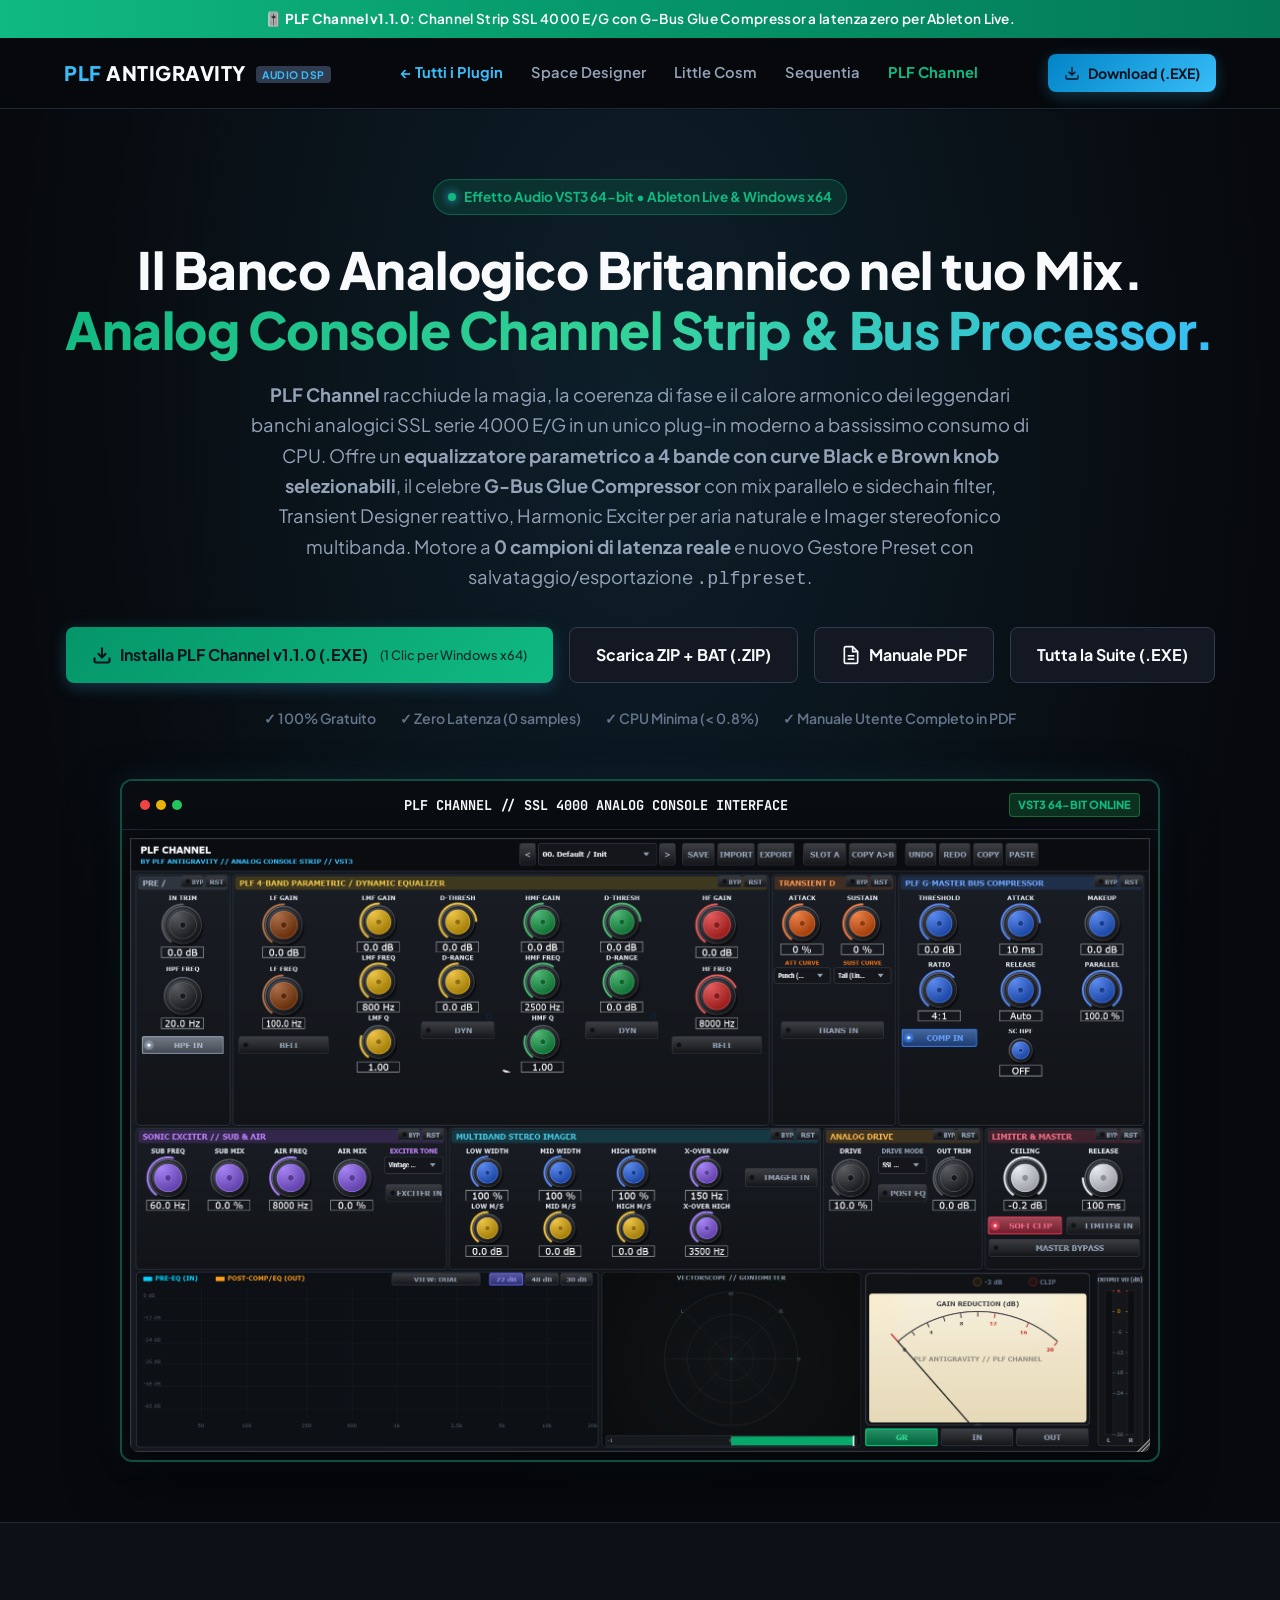
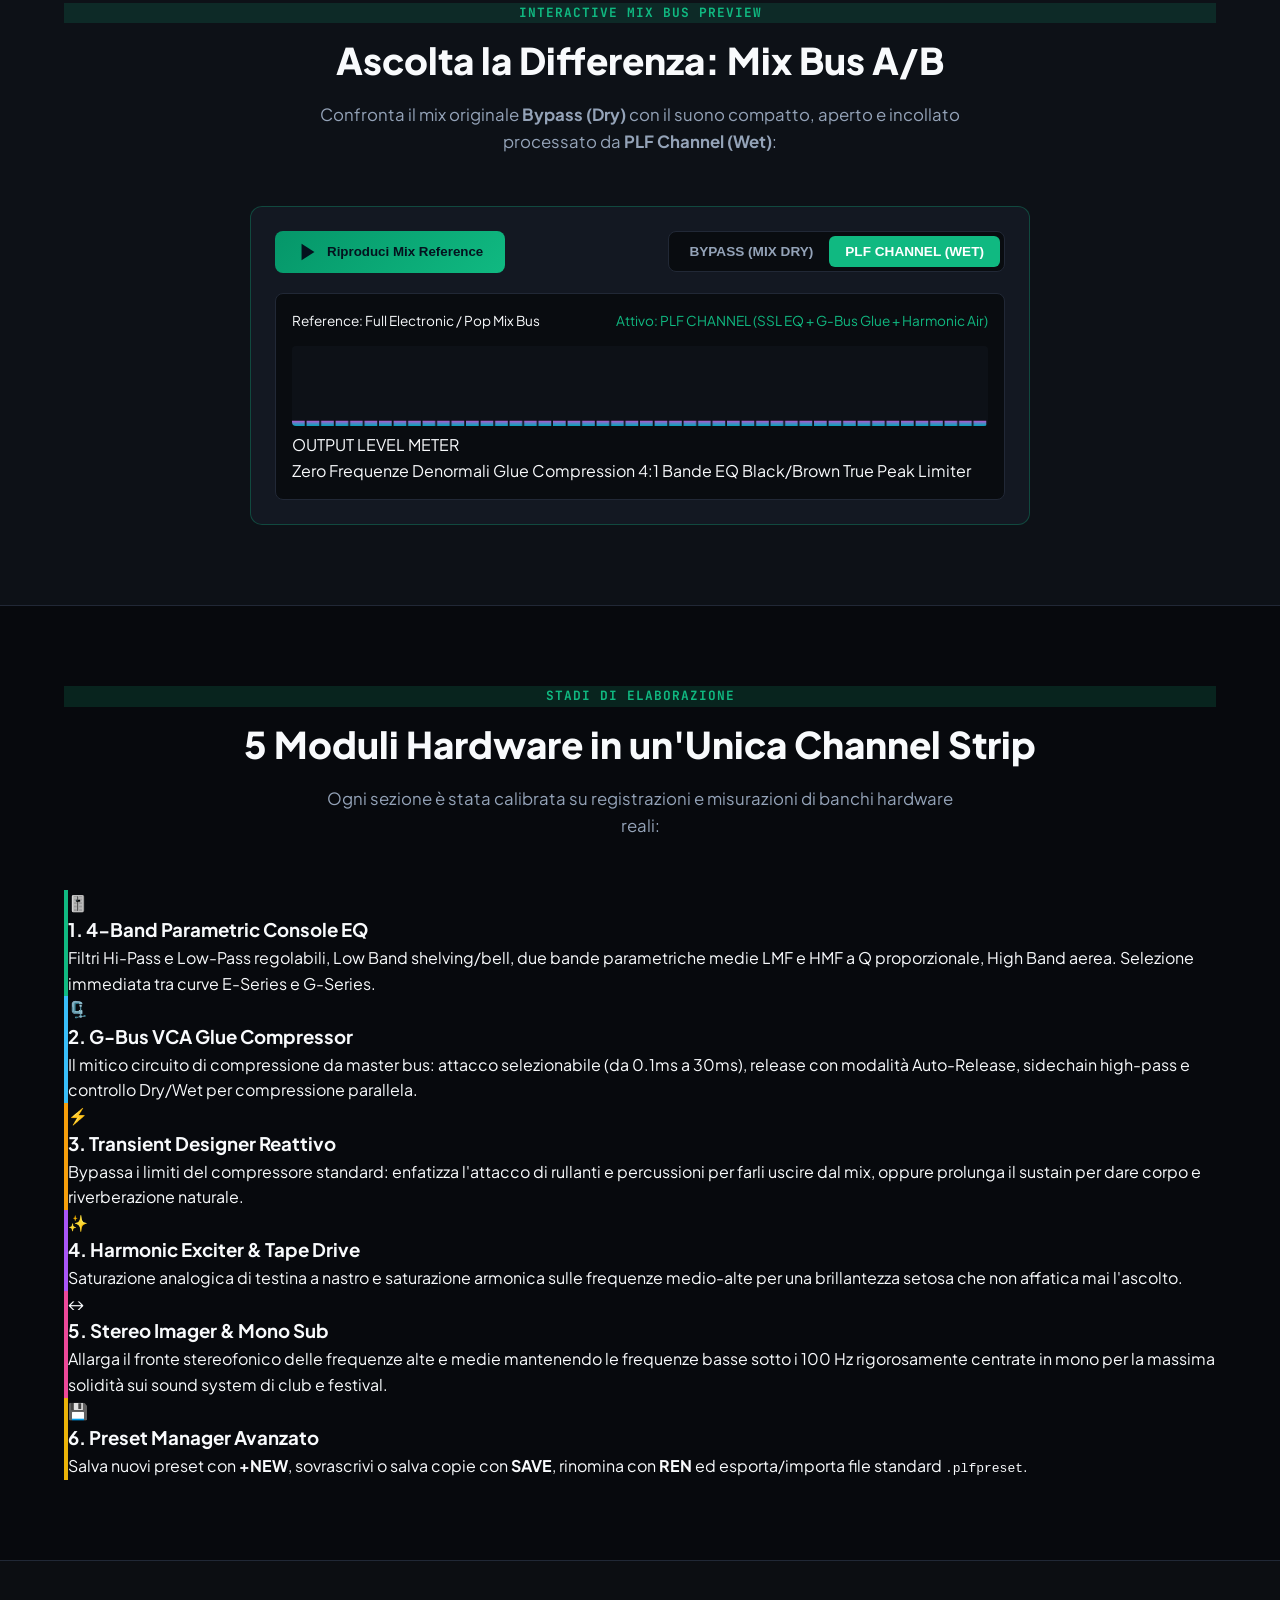
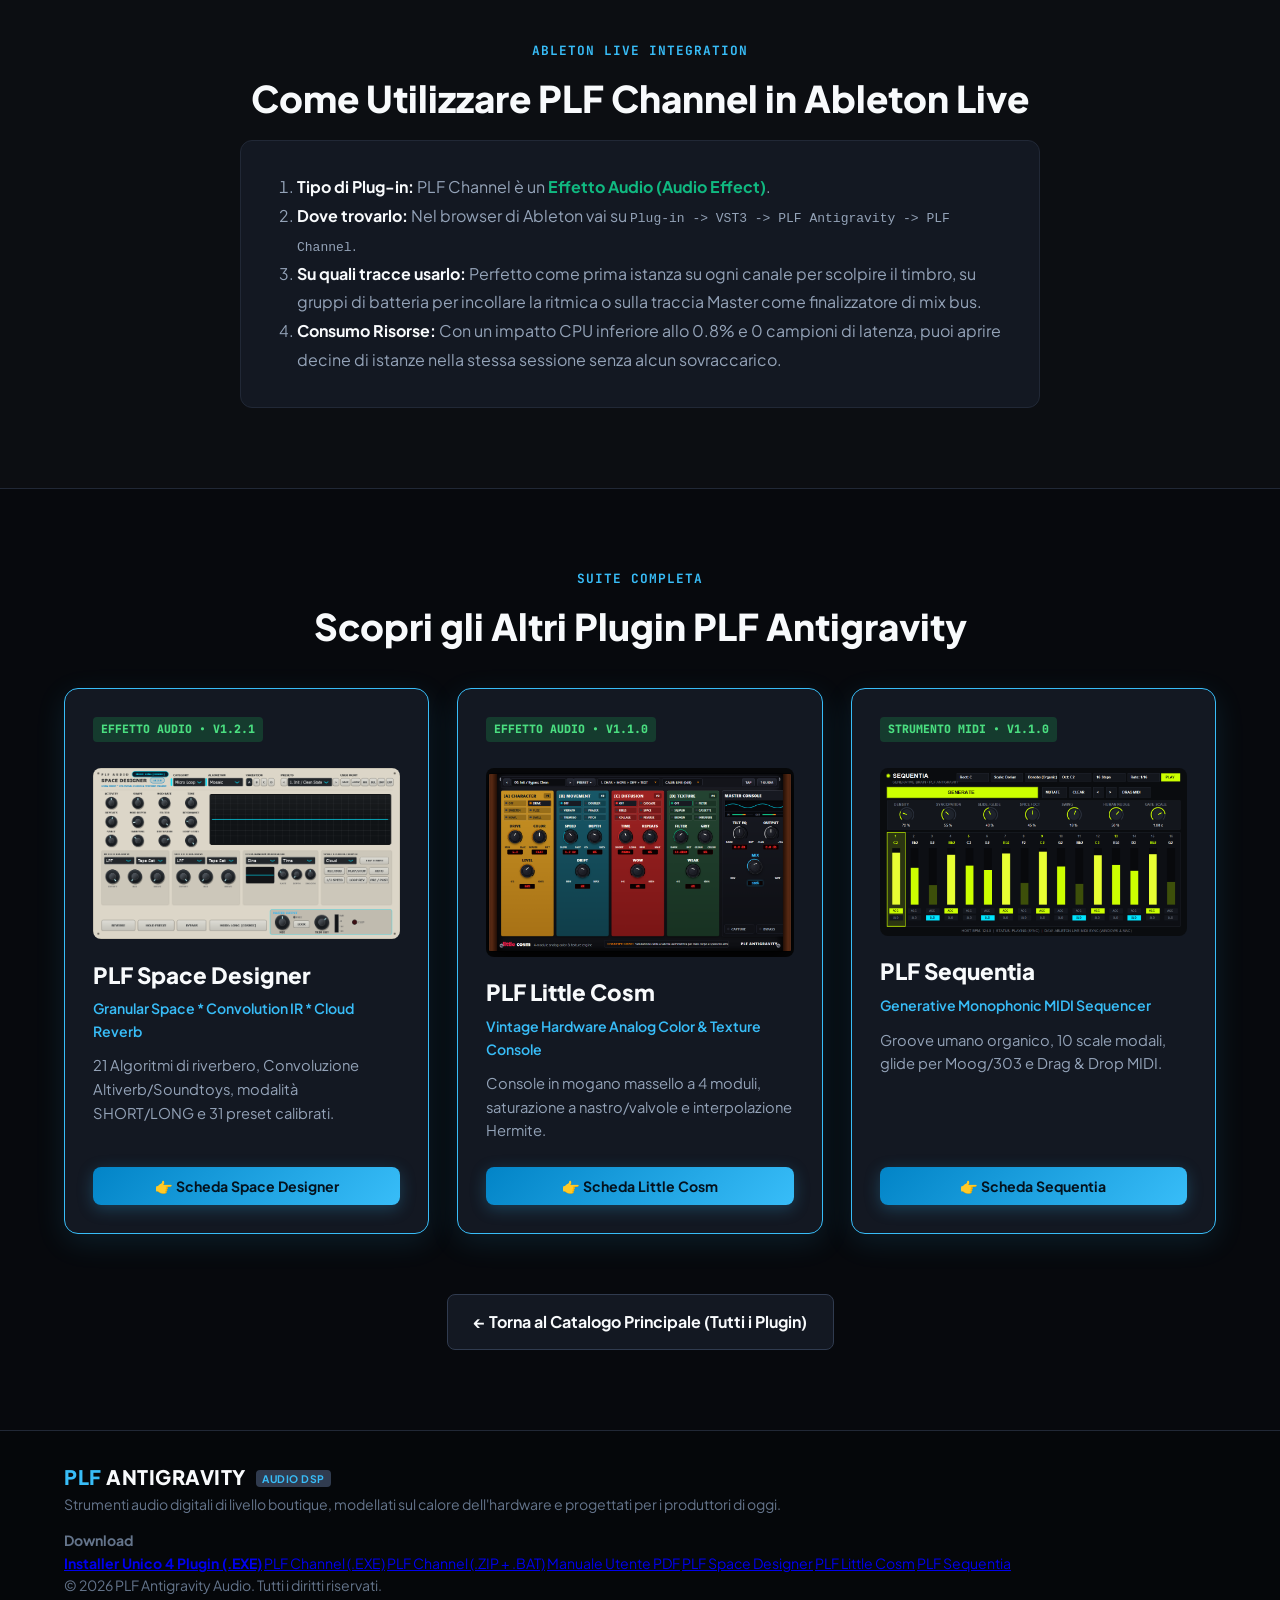
==== channel.html @ 1a58509f "Add main plugin catalog homepage and dedicated detail pages for Space Designer, Little Cosm, Sequent" ====
<!DOCTYPE html>
<html lang="it">
<head>
  <meta charset="UTF-8">
  <meta name="viewport" content="width=device-width, initial-scale=1.0">
  <title>PLF Channel v1.1.0 — Analog Console Channel Strip & Bus Processor (VST3)</title>
  <meta name="description" content="PLF Channel: Channel strip analogica modellata su console SSL 4000 E/G con EQ a 4 bande, G-Bus glue compressor, transient designer e imager per Ableton Live su Windows x64.">
  <link rel="stylesheet" href="style.css">
  <link rel="preconnect" href="https://fonts.googleapis.com">
  <link rel="preconnect" href="https://fonts.gstatic.com" crossorigin>
  <link href="https://fonts.googleapis.com/css2?family=Plus+Jakarta+Sans:wght@400;500;600;700;800&family=JetBrains+Mono:wght@500;700&display=swap" rel="stylesheet">
</head>
<body>

  <!-- Top Announcement Bar -->
  <div class="announcement-bar" style="background: linear-gradient(90deg, #10b981, #059669, #047857); color: #fff;">
    <span>🎚️ <strong>PLF Channel v1.1.0</strong>: Channel Strip SSL 4000 E/G con G-Bus Glue Compressor a latenza zero per Ableton Live.</span>
  </div>

  <!-- Navigation -->
  <header class="navbar">
    <div class="container nav-content">
      <div class="logo">
        <a href="index.html" style="color: inherit; text-decoration: none;">
          <span class="logo-accent">PLF</span> ANTIGRAVITY <span class="badge-tag">AUDIO DSP</span>
        </a>
      </div>
      <nav class="nav-links">
        <a href="index.html" style="color: var(--primary); font-weight: 700;">← Tutti i Plugin</a>
        <a href="space-designer.html">Space Designer</a>
        <a href="little-cosm.html">Little Cosm</a>
        <a href="sequentia.html">Sequentia</a>
        <a href="channel.html" style="color: #10b981; font-weight: 700;">PLF Channel</a>
      </nav>
      <div class="nav-cta">
        <a href="INSTALLA_PLF_Channel.exe" class="btn btn-primary btn-sm" download>
          <svg width="16" height="16" viewBox="0 0 24 24" fill="none" stroke="currentColor" stroke-width="2"><path d="M21 15v4a2 2 0 0 1-2 2H5a2 2 0 0 1-2-2v-4M7 10l5 5 5-5M12 15V3"/></svg>
          Download (.EXE)
        </a>
      </div>
    </div>
  </header>

  <!-- Hero Section -->
  <section class="hero-section">
    <div class="container">
      <div class="hero-badge" style="background: rgba(16, 185, 129, 0.15); color: #10b981; border-color: rgba(16, 185, 129, 0.35);">
        <span class="pulse-dot" style="background: #10b981;"></span> Effetto Audio VST3 64-bit • Ableton Live &amp; Windows x64
      </div>
      <h1 class="hero-title">
        Il Banco Analogico Britannico nel tuo Mix.<br>
        <span class="gradient-text" style="background: linear-gradient(135deg, #10b981, #34d399, #38bdf8); -webkit-background-clip: text; -webkit-text-fill-color: transparent;">Analog Console Channel Strip &amp; Bus Processor.</span>
      </h1>
      <p class="hero-lead">
        <strong>PLF Channel</strong> racchiude la magia, la coerenza di fase e il calore armonico dei leggendari banchi analogici SSL serie 4000 E/G in un unico plug-in moderno a bassissimo consumo di CPU. Offre un <strong>equalizzatore parametrico a 4 bande con curve Black e Brown knob selezionabili</strong>, il celebre <strong>G-Bus Glue Compressor</strong> con mix parallelo e sidechain filter, Transient Designer reattivo, Harmonic Exciter per aria naturale e Imager stereofonico multibanda. Motore a <strong>0 campioni di latenza reale</strong> e nuovo Gestore Preset con salvataggio/esportazione <code>.plfpreset</code>.
      </p>

      <div class="hero-actions">
        <a href="INSTALLA_PLF_Channel.exe" class="btn btn-primary btn-lg" download style="background: linear-gradient(135deg, #059669, #10b981); border: none;">
          <svg width="20" height="20" viewBox="0 0 24 24" fill="none" stroke="currentColor" stroke-width="2.5"><path d="M21 15v4a2 2 0 0 1-2 2H5a2 2 0 0 1-2-2v-4M7 10l5 5 5-5M12 15V3"/></svg>
          Installa PLF Channel v1.1.0 (.EXE) <span class="btn-subtext">(1 Clic per Windows x64)</span>
        </a>
        <a href="PLF_Channel_vst3_PLF_Antigravity.zip" class="btn btn-secondary btn-lg" download>
          Scarica ZIP + BAT (.ZIP)
        </a>
        <a href="Manuale_Utente_PLF_Channel.pdf" class="btn btn-secondary btn-lg" target="_blank">
          <svg width="20" height="20" viewBox="0 0 24 24" fill="none" stroke="currentColor" stroke-width="2"><path d="M14 2H6a2 2 0 0 0-2 2v16a2 2 0 0 0 2 2h12a2 2 0 0 0 2-2V8z"/><polyline points="14 2 14 8 20 8"/><line x1="16" y1="13" x2="8" y2="13"/><line x1="16" y1="17" x2="8" y2="17"/></svg>
          Manuale PDF
        </a>
        <a href="PLF_Antigravity_VST3_Installer.exe" class="btn btn-secondary btn-lg" download>
          Tutta la Suite (.EXE)
        </a>
      </div>

      <div class="hero-guarantees">
        <span>✓ 100% Gratuito</span>
        <span>✓ Zero Latenza (0 samples)</span>
        <span>✓ CPU Minima (&lt; 0.8%)</span>
        <span>✓ Manuale Utente Completo in PDF</span>
      </div>

      <!-- Real Plugin Interface Preview -->
      <div class="plugin-preview-card" style="border-color: rgba(16, 185, 129, 0.35);">
        <div class="preview-header">
          <div class="preview-dots">
            <span class="dot red"></span>
            <span class="dot yellow"></span>
            <span class="dot green"></span>
          </div>
          <div class="preview-title">PLF CHANNEL // SSL 4000 ANALOG CONSOLE INTERFACE</div>
          <div class="preview-status" style="color: #10b981;">VST3 64-BIT ONLINE</div>
        </div>
        <div class="preview-real-wrapper">
          <img src="plf_channel_gui.png" alt="PLF Channel VST3 GUI" class="plugin-real-screenshot">
        </div>
      </div>
    </div>
  </section>

  <!-- Audio A/B Demo Section -->
  <section class="section demo-section">
    <div class="container">
      <div class="section-badge" style="background: rgba(16, 185, 129, 0.15); color: #10b981; border-color: rgba(16, 185, 129, 0.35);">INTERACTIVE MIX BUS PREVIEW</div>
      <h2 class="section-title">Ascolta la Differenza: Mix Bus A/B</h2>
      <p class="section-lead">
        Confronta il mix originale <strong>Bypass (Dry)</strong> con il suono compatto, aperto e incollato processato da <strong>PLF Channel (Wet)</strong>:
      </p>

      <div class="audio-demo-player" style="border-color: rgba(16, 185, 129, 0.3);">
        <audio id="audioDry" preload="auto" playsinline loop src="chance_dry.mp3"></audio>
        <audio id="audioWet" preload="auto" playsinline loop src="chance_wet.mp3"></audio>
        <div class="player-controls">
          <button id="playBtn" class="btn btn-play" style="background: linear-gradient(135deg, #059669, #10b981);">
            <svg id="playIcon" width="22" height="22" viewBox="0 0 24 24" fill="currentColor"><path d="M5 3l14 9-14 9V3z"/></svg>
            <span id="playText">Riproduci Mix Reference</span>
          </button>
          
          <div class="ab-toggle-switch">
            <button id="dryBtn" class="btn-toggle">BYPASS (MIX DRY)</button>
            <button id="wetBtn" class="btn-toggle active" style="background: #10b981; color: #fff;">PLF CHANNEL (WET)</button>
          </div>
        </div>

        <div class="player-visualizer">
          <div class="track-info">
            <span class="track-title">Reference: Full Electronic / Pop Mix Bus</span>
            <span class="track-dsp" id="dspStatus" style="color: #10b981;">Attivo: PLF CHANNEL (SSL EQ + G-Bus Glue + Harmonic Air)</span>
          </div>

          <div class="spectrum-wrapper">
            <canvas id="spectrumCanvas" width="800" height="120"></canvas>
          </div>

          <div class="hardware-meters">
            <div class="vu-meter-box">
              <div class="vu-label">OUTPUT LEVEL METER</div>
              <div class="analog-meter">
                <div class="analog-needle" id="analogNeedle"></div>
                <div class="meter-scale"></div>
              </div>
            </div>
            <div class="features-pill-list">
              <span class="pill-badge">Zero Frequenze Denormali</span>
              <span class="pill-badge">Glue Compression 4:1</span>
              <span class="pill-badge">Bande EQ Black/Brown</span>
              <span class="pill-badge">True Peak Limiter</span>
            </div>
          </div>
        </div>
      </div>
    </div>
  </section>

  <!-- Modules Grid -->
  <section class="section features-section">
    <div class="container">
      <div class="section-badge" style="background: rgba(16, 185, 129, 0.15); color: #10b981; border-color: rgba(16, 185, 129, 0.35);">STADI DI ELABORAZIONE</div>
      <h2 class="section-title">5 Moduli Hardware in un'Unica Channel Strip</h2>
      <p class="section-lead">
        Ogni sezione è stata calibrata su registrazioni e misurazioni di banchi hardware reali:
      </p>

      <div class="features-grid">
        <div class="feature-card" style="border-left: 4px solid #10b981;">
          <div class="feature-icon">🎚️</div>
          <h3>1. 4-Band Parametric Console EQ</h3>
          <p>Filtri Hi-Pass e Low-Pass regolabili, Low Band shelving/bell, due bande parametriche medie LMF e HMF a Q proporzionale, High Band aerea. Selezione immediata tra curve E-Series e G-Series.</p>
        </div>

        <div class="feature-card" style="border-left: 4px solid #38bdf8;">
          <div class="feature-icon">🗜️</div>
          <h3>2. G-Bus VCA Glue Compressor</h3>
          <p>Il mitico circuito di compressione da master bus: attacco selezionabile (da 0.1ms a 30ms), release con modalità Auto-Release, sidechain high-pass e controllo Dry/Wet per compressione parallela.</p>
        </div>

        <div class="feature-card" style="border-left: 4px solid #f59e0b;">
          <div class="feature-icon">⚡</div>
          <h3>3. Transient Designer Reattivo</h3>
          <p>Bypassa i limiti del compressore standard: enfatizza l'attacco di rullanti e percussioni per farli uscire dal mix, oppure prolunga il sustain per dare corpo e riverberazione naturale.</p>
        </div>

        <div class="feature-card" style="border-left: 4px solid #a855f7;">
          <div class="feature-icon">✨</div>
          <h3>4. Harmonic Exciter &amp; Tape Drive</h3>
          <p>Saturazione analogica di testina a nastro e saturazione armonica sulle frequenze medio-alte per una brillantezza setosa che non affatica mai l'ascolto.</p>
        </div>

        <div class="feature-card" style="border-left: 4px solid #ec4899;">
          <div class="feature-icon">↔️</div>
          <h3>5. Stereo Imager &amp; Mono Sub</h3>
          <p>Allarga il fronte stereofonico delle frequenze alte e medie mantenendo le frequenze basse sotto i 100 Hz rigorosamente centrate in mono per la massima solidità sui sound system di club e festival.</p>
        </div>

        <div class="feature-card" style="border-left: 4px solid #eab308;">
          <div class="feature-icon">💾</div>
          <h3>6. Preset Manager Avanzato</h3>
          <p>Salva nuovi preset con <strong>+NEW</strong>, sovrascrivi o salva copie con <strong>SAVE</strong>, rinomina con <strong>REN</strong> ed esporta/importa file standard <code>.plfpreset</code>.</p>
        </div>
      </div>
    </div>
  </section>

  <!-- Ableton Guide Section -->
  <section class="section" style="background: rgba(255,255,255,0.02); border-top: 1px solid var(--border-color); border-bottom: 1px solid var(--border-color);">
    <div class="container">
      <div class="section-badge">ABLETON LIVE INTEGRATION</div>
      <h2 class="section-title">Come Utilizzare PLF Channel in Ableton Live</h2>
      <div style="max-width: 800px; margin: 0 auto; background: var(--bg-card); padding: 32px; border-radius: 12px; border: 1px solid var(--border-color);">
        <ol style="padding-left: 24px; line-height: 1.8; color: var(--text-muted);">
          <li><strong style="color: var(--text-main);">Tipo di Plug-in:</strong> PLF Channel è un <strong style="color: #10b981;">Effetto Audio (Audio Effect)</strong>.</li>
          <li><strong style="color: var(--text-main);">Dove trovarlo:</strong> Nel browser di Ableton vai su <code>Plug-in -&gt; VST3 -&gt; PLF Antigravity -&gt; PLF Channel</code>.</li>
          <li><strong style="color: var(--text-main);">Su quali tracce usarlo:</strong> Perfetto come prima istanza su ogni canale per scolpire il timbro, su gruppi di batteria per incollare la ritmica o sulla traccia Master come finalizzatore di mix bus.</li>
          <li><strong style="color: var(--text-main);">Consumo Risorse:</strong> Con un impatto CPU inferiore allo 0.8% e 0 campioni di latenza, puoi aprire decine di istanze nella stessa sessione senza alcun sovraccarico.</li>
        </ol>
      </div>
    </div>
  </section>

  <!-- Navigation to other plugins -->
  <section class="section catalog-section">
    <div class="container">
      <div class="section-badge">SUITE COMPLETA</div>
      <h2 class="section-title">Scopri gli Altri Plugin PLF Antigravity</h2>
      <div class="catalog-grid">
        <div class="catalog-card active-product">
          <div class="product-status available">EFFETTO AUDIO • V1.2.1</div>
          <a href="space-designer.html"><img src="plf_space_designer_gui.png" alt="PLF Space Designer" style="width: 100%; border-radius: 8px; margin: 12px 0;"></a>
          <h3>PLF Space Designer</h3>
          <p class="product-type">Granular Space * Convolution IR * Cloud Reverb</p>
          <p class="product-desc">21 Algoritmi di riverbero, Convoluzione Altiverb/Soundtoys, modalità SHORT/LONG e 31 preset calibrati.</p>
          <a href="space-designer.html" class="btn btn-primary btn-sm">👉 Scheda Space Designer</a>
        </div>
        <div class="catalog-card active-product">
          <div class="product-status available">EFFETTO AUDIO • V1.1.0</div>
          <a href="little-cosm.html"><img src="plf_little_cosm_gui.png" alt="PLF Little Cosm" style="width: 100%; border-radius: 8px; margin: 12px 0;"></a>
          <h3>PLF Little Cosm</h3>
          <p class="product-type">Vintage Hardware Analog Color &amp; Texture Console</p>
          <p class="product-desc">Console in mogano massello a 4 moduli, saturazione a nastro/valvole e interpolazione Hermite.</p>
          <a href="little-cosm.html" class="btn btn-primary btn-sm">👉 Scheda Little Cosm</a>
        </div>
        <div class="catalog-card active-product">
          <div class="product-status available">STRUMENTO MIDI • V1.1.0</div>
          <a href="sequentia.html"><img src="plf_sequentia_gui.png" alt="PLF Sequentia" style="width: 100%; border-radius: 8px; margin: 12px 0;"></a>
          <h3>PLF Sequentia</h3>
          <p class="product-type">Generative Monophonic MIDI Sequencer</p>
          <p class="product-desc">Groove umano organico, 10 scale modali, glide per Moog/303 e Drag &amp; Drop MIDI.</p>
          <a href="sequentia.html" class="btn btn-primary btn-sm">👉 Scheda Sequentia</a>
        </div>
      </div>
      <div style="text-align: center; margin-top: 35px;">
        <a href="index.html" class="btn btn-secondary btn-lg">← Torna al Catalogo Principale (Tutti i Plugin)</a>
      </div>
    </div>
  </section>

  <!-- Footer -->
  <footer class="footer">
    <div class="container footer-content">
      <div class="footer-brand">
        <div class="logo">
          <span class="logo-accent">PLF</span> ANTIGRAVITY <span class="badge-tag">AUDIO DSP</span>
        </div>
        <p>Strumenti audio digitali di livello boutique, modellati sul calore dell'hardware e progettati per i produttori di oggi.</p>
      </div>
      <div class="footer-links">
        <h4>Download</h4>
        <a href="PLF_Antigravity_VST3_Installer.exe" download><strong>Installer Unico 4 Plugin (.EXE)</strong></a>
        <a href="INSTALLA_PLF_Channel.exe" download>PLF Channel (.EXE)</a>
        <a href="PLF_Channel_vst3_PLF_Antigravity.zip" download>PLF Channel (.ZIP + .BAT)</a>
        <a href="Manuale_Utente_PLF_Channel.pdf" target="_blank">Manuale Utente PDF</a>
        <a href="space-designer.html">PLF Space Designer</a>
        <a href="little-cosm.html">PLF Little Cosm</a>
        <a href="sequentia.html">PLF Sequentia</a>
      </div>
    </div>
    <div class="container copyright">
      <p>© 2026 PLF Antigravity Audio. Tutti i diritti riservati.</p>
    </div>
  </footer>

  <script src="app.js"></script>
</body>
</html>
---- style.css ----
:root {
  --bg-darkest: #07090d;
  --bg-darker: #0d1117;
  --bg-card: #131822;
  --bg-card-hover: #19202e;
  --border-color: #212836;
  --border-bright: #303b4f;
  --text-main: #f8fafc;
  --text-muted: #94a3b8;
  --text-dim: #64748b;
  
  --primary: #38bdf8;
  --primary-hover: #0284c7;
  --gold: #eab308;
  --green: #22c55e;
  --orange: #f97316;
  --blue: #3b82f6;
  --red: #ef4444;
  --purple: #a855f7;
  
  --font-main: 'Plus Jakarta Sans', -apple-system, BlinkMacSystemFont, sans-serif;
  --font-mono: 'JetBrains Mono', Consolas, monospace;
}

* {
  box-sizing: border-box;
  margin: 0;
  padding: 0;
}

body {
  background-color: var(--bg-darkest);
  color: var(--text-main);
  font-family: var(--font-main);
  line-height: 1.6;
  overflow-x: hidden;
}

.container {
  max-width: 1200px;
  margin: 0 auto;
  padding: 0 24px;
}

/* Announcement Bar */
.announcement-bar {
  background: linear-gradient(90deg, #0369a1, #0284c7, #38bdf8);
  color: #ffffff;
  text-align: center;
  padding: 8px 16px;
  font-size: 0.85rem;
  font-weight: 600;
  letter-spacing: 0.3px;
}

/* Navbar */
.navbar {
  position: sticky;
  top: 0;
  z-index: 100;
  background: rgba(7, 9, 13, 0.85);
  backdrop-filter: blur(12px);
  border-bottom: 1px solid var(--border-color);
  padding: 16px 0;
}

.nav-content {
  display: flex;
  align-items: center;
  justify-content: space-between;
}

.logo {
  font-size: 1.25rem;
  font-weight: 800;
  letter-spacing: 0.5px;
  color: var(--text-main);
}

.logo-accent {
  color: var(--primary);
}

.badge-tag {
  background: var(--border-bright);
  color: var(--primary);
  font-size: 0.65rem;
  font-weight: 700;
  padding: 2px 6px;
  border-radius: 4px;
  margin-left: 6px;
  vertical-align: middle;
}

.nav-links {
  display: flex;
  gap: 28px;
}

.nav-links a {
  color: var(--text-muted);
  text-decoration: none;
  font-size: 0.92rem;
  font-weight: 600;
  transition: color 0.2s;
}

.nav-links a:hover {
  color: var(--text-main);
}

/* Buttons */
.btn {
  display: inline-flex;
  align-items: center;
  justify-content: center;
  gap: 8px;
  border-radius: 8px;
  font-weight: 700;
  text-decoration: none;
  cursor: pointer;
  transition: all 0.2s ease;
  border: none;
}

.btn-primary {
  background: linear-gradient(135deg, #0284c7 0%, #38bdf8 100%);
  color: #04121e;
  box-shadow: 0 4px 16px rgba(56, 189, 248, 0.25);
}

.btn-primary:hover {
  transform: translateY(-2px);
  box-shadow: 0 6px 20px rgba(56, 189, 248, 0.4);
}

.btn-secondary {
  background: var(--bg-card);
  color: var(--text-main);
  border: 1px solid var(--border-bright);
}

.btn-secondary:hover {
  background: var(--bg-card-hover);
  border-color: var(--primary);
}

.btn-sm {
  padding: 8px 16px;
  font-size: 0.88rem;
}

.btn-lg {
  padding: 14px 26px;
  font-size: 1rem;
}

.btn-subtext {
  font-size: 0.8rem;
  opacity: 0.85;
  font-weight: 500;
  margin-left: 4px;
}

/* Hero Section */
.hero-section {
  padding: 70px 0 60px;
  text-align: center;
  background: radial-gradient(ellipse at 50% 20%, rgba(56, 189, 248, 0.12) 0%, transparent 70%);
}

.hero-badge {
  display: inline-flex;
  align-items: center;
  gap: 8px;
  background: rgba(56, 189, 248, 0.1);
  border: 1px solid rgba(56, 189, 248, 0.3);
  color: var(--primary);
  padding: 6px 14px;
  border-radius: 20px;
  font-size: 0.85rem;
  font-weight: 700;
  margin-bottom: 24px;
}

.pulse-dot {
  width: 8px;
  height: 8px;
  background: var(--primary);
  border-radius: 50%;
  box-shadow: 0 0 10px var(--primary);
}

.hero-title {
  font-size: 3.2rem;
  font-weight: 800;
  line-height: 1.18;
  margin-bottom: 20px;
  letter-spacing: -0.5px;
}

.gradient-text {
  background: linear-gradient(135deg, #38bdf8 0%, #ca8a04 50%, #22c55e 100%);
  -webkit-background-clip: text;
  -webkit-text-fill-color: transparent;
}

.hero-lead {
  max-width: 780px;
  margin: 0 auto 32px;
  font-size: 1.15rem;
  color: var(--text-muted);
  line-height: 1.65;
}

.hero-actions {
  display: flex;
  justify-content: center;
  gap: 16px;
  margin-bottom: 24px;
  flex-wrap: wrap;
}

.hero-guarantees {
  display: flex;
  justify-content: center;
  gap: 24px;
  font-size: 0.88rem;
  color: var(--text-dim);
  font-weight: 600;
  margin-bottom: 50px;
  flex-wrap: wrap;
}

/* Plugin Hardware Preview Card */
.plugin-preview-card {
  max-width: 1040px;
  margin: 0 auto;
  background: #11151c;
  border: 2px solid var(--border-bright);
  border-radius: 12px;
  overflow: hidden;
  box-shadow: 0 20px 50px rgba(0, 0, 0, 0.6), 0 0 30px rgba(56, 189, 248, 0.1);
  text-align: left;
}

.preview-header {
  background: #090c10;
  padding: 12px 18px;
  display: flex;
  align-items: center;
  justify-content: space-between;
  border-bottom: 1px solid var(--border-color);
}

.preview-dots {
  display: flex;
  gap: 6px;
}

.preview-real-wrapper {
  background: #090c10;
  padding: 8px;
  line-height: 0;
}

.plugin-real-screenshot {
  width: 100%;
  height: auto;
  display: block;
  border-radius: 0 0 8px 8px;
  box-shadow: 0 8px 30px rgba(0, 0, 0, 0.7);
  transition: transform 0.3s ease;
}

.plugin-real-screenshot:hover {
  transform: scale(1.01);
}

.dot {
  width: 10px;
  height: 10px;
  border-radius: 50%;
}
.dot.red { background: #ef4444; }
.dot.yellow { background: #eab308; }
.dot.green { background: #22c55e; }

.preview-title {
  font-family: var(--font-mono);
  font-size: 0.85rem;
  color: var(--text-main);
  font-weight: 700;
}

.preview-status {
  background: rgba(34, 197, 94, 0.2);
  color: #22c55e;
  border: 1px solid rgba(34, 197, 94, 0.4);
  font-size: 0.7rem;
  font-weight: 800;
  padding: 2px 8px;
  border-radius: 4px;
}

.preview-body {
  padding: 20px;
  background: linear-gradient(180deg, #161b24 0%, #0d1016 100%);
}

.preview-grid {
  display: flex;
  gap: 12px;
  margin-bottom: 18px;
  overflow-x: auto;
  padding-bottom: 8px;
}

.preview-col {
  flex: 1;
  min-width: 100px;
  background: #12151c;
  border: 1px solid #222936;
  border-radius: 6px;
  padding: 12px 8px;
  display: flex;
  flex-direction: column;
  align-items: center;
  gap: 8px;
}

.col-tag {
  font-size: 0.72rem;
  font-weight: 800;
  color: var(--text-dim);
  text-transform: uppercase;
  letter-spacing: 0.5px;
  margin-bottom: 4px;
}

/* Knob Mockups */
.knob-mock {
  width: 44px;
  height: 44px;
  border-radius: 50%;
  position: relative;
  box-shadow: 0 4px 8px rgba(0,0,0,0.4);
  cursor: pointer;
  transition: transform 0.2s;
}

.knob-mock:hover {
  transform: scale(1.05);
}

.knob-line {
  position: absolute;
  top: 4px;
  left: 20px;
  width: 4px;
  height: 12px;
  border-radius: 2px;
}

.knob-black { background: radial-gradient(circle, #2a2e38 40%, #15181f 100%); border: 2px solid #3c4250; }
.knob-black .knob-line { background: #f8fafc; }

.knob-brown { background: radial-gradient(circle, #78350f 40%, #3a1805 100%); border: 2px solid #92400e; }
.knob-brown .knob-line { background: #fef3c7; }

.knob-yellow { background: radial-gradient(circle, #ca8a04 40%, #583b02 100%); border: 2px solid #eab308; }
.knob-yellow .knob-line { background: #fef08a; }

.knob-green { background: radial-gradient(circle, #16a34a 40%, #0b4520 100%); border: 2px solid #22c55e; }
.knob-green .knob-line { background: #bbf7d0; }

.knob-red { background: radial-gradient(circle, #dc2626 40%, #5f1010 100%); border: 2px solid #ef4444; }
.knob-red .knob-line { background: #fecaca; }

.knob-orange { background: radial-gradient(circle, #ea580c 40%, #571e03 100%); border: 2px solid #f97316; }
.knob-orange .knob-line { background: #fed7aa; }

.knob-blue { background: radial-gradient(circle, #2563eb 40%, #112d6b 100%); border: 2px solid #3b82f6; }
.knob-blue .knob-line { background: #bfdbfe; }

.knob-label {
  font-size: 0.68rem;
  font-weight: 700;
  color: #cbd5e1;
}

.btn-mock {
  font-size: 0.65rem;
  font-weight: 700;
  padding: 4px 8px;
  background: #1e2430;
  border: 1px solid #323b4c;
  color: #94a3b8;
  border-radius: 4px;
}

.btn-mock.btn-active {
  background: #22c55e;
  color: #04121e;
  border-color: #4ade80;
}

.btn-mock.btn-cyan {
  background: #0284c7;
  color: #ffffff;
  border-color: #38bdf8;
}

.mini-led {
  display: inline-block;
  width: 5px;
  height: 5px;
  background: #38bdf8;
  border-radius: 50%;
  box-shadow: 0 0 6px #38bdf8;
  margin-left: 2px;
}

.knob-row, .btn-row {
  display: flex;
  gap: 8px;
  justify-content: center;
}

/* Screen / Meter Bar */
.preview-screen-bar {
  display: grid;
  grid-template-columns: 1.8fr 1fr;
  gap: 14px;
}

.screen-canvas-box, .screen-meter-box {
  background: #090c10;
  border: 1px solid #232b38;
  border-radius: 6px;
  padding: 10px;
}

.screen-title {
  font-family: var(--font-mono);
  font-size: 0.68rem;
  font-weight: 700;
  color: var(--primary);
  margin-bottom: 6px;
}

#spectrumCanvas {
  width: 100%;
  height: 80px;
  background: #0d1117;
  border-radius: 4px;
}

/* VU Meter Box */
.vu-needle-container {
  height: 80px;
  background: #fdfbf3;
  border-radius: 4px;
  position: relative;
  overflow: hidden;
  border: 1px solid #d4cbb8;
}

.vu-scale {
  display: flex;
  justify-content: space-between;
  padding: 6px 12px 0;
  font-family: var(--font-mono);
  font-size: 0.65rem;
  font-weight: 700;
  color: #27272a;
}

.vu-branding {
  position: absolute;
  bottom: 6px;
  left: 0;
  right: 0;
  text-align: center;
  font-size: 0.62rem;
  font-weight: 800;
  color: #71717a;
}

.vu-needle {
  position: absolute;
  bottom: -5px;
  left: 50%;
  width: 2px;
  height: 60px;
  background: #dc2626;
  transform-origin: bottom center;
  transform: rotate(-15deg);
  transition: transform 0.08s ease-out;
}

/* Sections Common */
.section {
  padding: 80px 0;
}

.section-badge {
  color: var(--primary);
  font-family: var(--font-mono);
  font-size: 0.8rem;
  font-weight: 700;
  letter-spacing: 1px;
  margin-bottom: 8px;
  text-align: center;
}

.section-title {
  font-size: 2.3rem;
  font-weight: 800;
  text-align: center;
  margin-bottom: 12px;
}

.section-lead {
  text-align: center;
  max-width: 650px;
  margin: 0 auto 50px;
  color: var(--text-muted);
  font-size: 1.05rem;
}

/* Audio Demo Player */
.demo-section {
  background: var(--bg-darker);
  border-top: 1px solid var(--border-color);
  border-bottom: 1px solid var(--border-color);
}

.audio-demo-player {
  max-width: 780px;
  margin: 0 auto;
  background: var(--bg-card);
  border: 1px solid var(--border-bright);
  border-radius: 12px;
  padding: 24px;
}

.player-controls {
  display: flex;
  justify-content: space-between;
  align-items: center;
  margin-bottom: 20px;
  flex-wrap: wrap;
  gap: 16px;
}

.btn-play {
  background: var(--primary);
  color: #04121e;
  padding: 10px 22px;
  border-radius: 8px;
  font-weight: 700;
  display: flex;
  align-items: center;
  gap: 8px;
  cursor: pointer;
  border: none;
}

.btn-play:hover {
  background: #7dd3fc;
}

.ab-toggle-switch {
  display: flex;
  background: #090c10;
  border: 1px solid var(--border-color);
  border-radius: 8px;
  padding: 4px;
}

.btn-toggle {
  background: transparent;
  border: none;
  color: var(--text-muted);
  padding: 8px 16px;
  font-weight: 700;
  font-size: 0.85rem;
  border-radius: 6px;
  cursor: pointer;
  transition: all 0.2s;
}

.btn-toggle.active {
  background: var(--blue);
  color: #ffffff;
}

.player-visualizer {
  background: #090c10;
  border: 1px solid var(--border-color);
  border-radius: 8px;
  padding: 16px;
}

.track-info {
  display: flex;
  justify-content: space-between;
  font-size: 0.85rem;
  margin-bottom: 14px;
}

.track-name {
  color: var(--text-main);
  font-weight: 600;
}

.track-status {
  color: var(--primary);
  font-family: var(--font-mono);
  font-weight: 700;
}

.sound-wave-bars {
  display: flex;
  align-items: center;
  gap: 4px;
  height: 48px;
}

.wave-bar {
  flex: 1;
  background: #2563eb;
  border-radius: 2px;
  height: 6px;
  transition: height 0.08s ease;
}

/* Modules Grid */
.modules-grid {
  display: grid;
  grid-template-columns: repeat(auto-fit, minmax(260px, 1fr));
  gap: 20px;
}

.module-feature-card {
  background: var(--bg-card);
  border: 1px solid var(--border-color);
  border-radius: 10px;
  padding: 24px;
  transition: all 0.2s;
}

.module-feature-card:hover {
  border-color: var(--border-bright);
  transform: translateY(-3px);
}

.card-icon {
  display: inline-block;
  font-family: var(--font-mono);
  font-weight: 800;
  font-size: 0.85rem;
  padding: 4px 8px;
  border-radius: 6px;
  margin-bottom: 14px;
}

.module-feature-card h3 {
  font-size: 1.15rem;
  font-weight: 700;
  margin-bottom: 8px;
}

.module-feature-card p {
  color: var(--text-muted);
  font-size: 0.92rem;
  line-height: 1.55;
}

/* Presets Section */
.presets-section {
  background: var(--bg-darker);
  border-top: 1px solid var(--border-color);
  border-bottom: 1px solid var(--border-color);
}

.preset-filter-pills {
  display: flex;
  justify-content: center;
  gap: 10px;
  margin-bottom: 30px;
  flex-wrap: wrap;
}

.pill-btn {
  background: var(--bg-card);
  border: 1px solid var(--border-color);
  color: var(--text-muted);
  padding: 6px 14px;
  border-radius: 20px;
  font-size: 0.85rem;
  font-weight: 600;
  cursor: pointer;
  transition: all 0.2s;
}

.pill-btn.active, .pill-btn:hover {
  background: var(--primary);
  color: #04121e;
  border-color: var(--primary);
}

.presets-list-grid {
  display: grid;
  grid-template-columns: repeat(auto-fill, minmax(320px, 1fr));
  gap: 14px;
  max-width: 1040px;
  margin: 0 auto;
}

.preset-item-card {
  background: var(--bg-card);
  border: 1px solid var(--border-color);
  border-radius: 8px;
  padding: 14px 18px;
}

.preset-top {
  display: flex;
  justify-content: space-between;
  margin-bottom: 4px;
}

.preset-name {
  font-weight: 700;
  font-size: 0.95rem;
}

.preset-cat {
  font-size: 0.72rem;
  font-weight: 700;
  color: var(--primary);
  background: rgba(56, 189, 248, 0.1);
  padding: 2px 6px;
  border-radius: 4px;
}

.preset-desc {
  color: var(--text-muted);
  font-size: 0.85rem;
}

/* Catalog / Ecosystem */
.catalog-grid {
  display: grid;
  grid-template-columns: repeat(auto-fit, minmax(300px, 1fr));
  gap: 24px;
}

.catalog-card {
  background: var(--bg-card);
  border: 1px solid var(--border-color);
  border-radius: 12px;
  padding: 28px;
  display: flex;
  flex-direction: column;
}

.catalog-card.active-product {
  border-color: var(--primary);
  box-shadow: 0 8px 30px rgba(56, 189, 248, 0.12);
}

.product-status {
  font-family: var(--font-mono);
  font-size: 0.72rem;
  font-weight: 800;
  padding: 3px 8px;
  border-radius: 4px;
  align-self: flex-start;
  margin-bottom: 14px;
}

.product-status.available {
  background: rgba(34, 197, 94, 0.2);
  color: #4ade80;
}

.product-status.soon {
  background: rgba(148, 163, 184, 0.2);
  color: #94a3b8;
}

.catalog-card h3 {
  font-size: 1.4rem;
  font-weight: 800;
  margin-bottom: 4px;
}

.product-type {
  color: var(--primary);
  font-size: 0.88rem;
  font-weight: 600;
  margin-bottom: 12px;
}

.product-desc {
  color: var(--text-muted);
  font-size: 0.92rem;
  margin-bottom: 24px;
  flex-grow: 1;
}

.btn-disabled {
  background: #1e2430;
  color: #64748b;
  cursor: not-allowed;
  border: 1px solid #283244;
}

/* Specs Table */
.specs-table-wrapper {
  max-width: 800px;
  margin: 0 auto;
  background: var(--bg-card);
  border: 1px solid var(--border-color);
  border-radius: 10px;
  overflow: hidden;
}

.specs-table {
  width: 100%;
  border-collapse: collapse;
}

.specs-table th {
  background: #090c10;
  padding: 12px 18px;
  text-align: left;
  font-size: 0.9rem;
  color: var(--text-muted);
}

.specs-table td {
  padding: 12px 18px;
  border-bottom: 1px solid var(--border-color);
  font-size: 0.92rem;
}

/* Footer CTA */
.footer-cta {
  padding: 80px 0;
  text-align: center;
  background: linear-gradient(180deg, var(--bg-darker) 0%, #06090e 100%);
  border-top: 1px solid var(--border-color);
}

.footer-cta h2 {
  font-size: 2.4rem;
  font-weight: 800;
  margin-bottom: 12px;
}

.footer-cta p {
  color: var(--text-muted);
  font-size: 1.1rem;
  margin-bottom: 28px;
}

.cta-buttons {
  display: flex;
  justify-content: center;
  gap: 16px;
  flex-wrap: wrap;
}

/* Footer */
.footer {
  background: #05070a;
  padding: 30px 0;
  border-top: 1px solid var(--border-color);
  font-size: 0.88rem;
  color: var(--text-dim);
}

.footer-content {
  display: flex;
  justify-content: space-between;
  align-items: center;
  flex-wrap: wrap;
  gap: 14px;
}

.footer-left strong {
  color: var(--text-main);
}

/* Responsive */
@media (max-width: 768px) {
  .hero-title {
    font-size: 2.2rem;
  }
  .nav-links {
    display: none;
  }
  .preview-grid {
    flex-direction: column;
  }
  .preview-screen-bar {
    grid-template-columns: 1fr;
  }
}

/* ==========================================================================
   Catalog & Hub Styles
   ========================================================================== */
.catalog-grid {
  display: grid;
  grid-template-columns: repeat(auto-fit, minmax(340px, 1fr));
  gap: 28px;
  margin: 32px 0 60px 0;
}

.catalog-card {
  background: var(--bg-card);
  border: 1px solid var(--border-color);
  border-radius: 14px;
  overflow: hidden;
  display: flex;
  flex-direction: column;
  transition: all 0.25s ease;
  position: relative;
}

.catalog-card:hover {
  transform: translateY(-5px);
  border-color: var(--primary);
  box-shadow: 0 16px 36px rgba(0, 0, 0, 0.4), 0 0 24px rgba(56, 189, 248, 0.15);
}

.catalog-card-image {
  position: relative;
  background: #080b11;
  border-bottom: 1px solid var(--border-color);
  padding: 16px;
  text-align: center;
  overflow: hidden;
  display: block;
}

.catalog-card-image img {
  width: 100%;
  height: auto;
  border-radius: 8px;
  transition: transform 0.3s ease;
  box-shadow: 0 4px 14px rgba(0, 0, 0, 0.3);
}

.catalog-card:hover .catalog-card-image img {
  transform: scale(1.02);
}

.catalog-card-badge {
  position: absolute;
  top: 14px;
  left: 14px;
  background: rgba(13, 17, 23, 0.92);
  border: 1px solid var(--border-bright);
  color: var(--primary);
  padding: 4px 10px;
  border-radius: 6px;
  font-size: 0.75rem;
  font-weight: 700;
  letter-spacing: 0.5px;
  text-transform: uppercase;
}

.catalog-card-type {
  position: absolute;
  top: 14px;
  right: 14px;
  background: rgba(34, 197, 94, 0.15);
  border: 1px solid rgba(34, 197, 94, 0.4);
  color: #4ade80;
  padding: 4px 10px;
  border-radius: 6px;
  font-size: 0.72rem;
  font-weight: 700;
  letter-spacing: 0.4px;
}

.catalog-card-body {
  padding: 24px;
  display: flex;
  flex-direction: column;
  flex-grow: 1;
}

.catalog-card-title {
  font-size: 1.45rem;
  font-weight: 800;
  margin-bottom: 6px;
  color: var(--text-main);
  text-decoration: none;
  display: inline-block;
  transition: color 0.2s;
}

.catalog-card-title:hover {
  color: var(--primary);
}

.catalog-card-subtitle {
  font-size: 0.88rem;
  color: var(--primary);
  font-weight: 600;
  margin-bottom: 12px;
}

.catalog-card-desc {
  font-size: 0.92rem;
  color: var(--text-muted);
  line-height: 1.55;
  margin-bottom: 16px;
}

.catalog-card-features {
  list-style: none;
  padding: 0;
  margin: 0 0 20px 0;
  font-size: 0.85rem;
  color: var(--text-dim);
}

.catalog-card-features li {
  padding: 4px 0;
  display: flex;
  align-items: center;
  gap: 8px;
}

.catalog-card-features li strong {
  color: var(--text-main);
}

.catalog-card-footer {
  margin-top: auto;
  padding-top: 16px;
  border-top: 1px solid var(--border-color);
  display: flex;
  flex-direction: column;
  gap: 10px;
}

.btn-view-plugin {
  display: flex;
  align-items: center;
  justify-content: center;
  gap: 8px;
  background: linear-gradient(135deg, #0284c7 0%, #38bdf8 100%);
  color: #04101d;
  font-weight: 800;
  font-size: 0.95rem;
  padding: 12px 18px;
  border-radius: 8px;
  text-decoration: none;
  transition: all 0.2s;
  box-shadow: 0 4px 14px rgba(56, 189, 248, 0.25);
}

.btn-view-plugin:hover {
  transform: translateY(-2px);
  box-shadow: 0 8px 22px rgba(56, 189, 248, 0.4);
  filter: brightness(1.1);
}

.catalog-card-downloads {
  display: grid;
  grid-template-columns: 1fr 1fr;
  gap: 8px;
}

.btn-download-quick {
  background: #171e2c;
  border: 1px solid var(--border-color);
  color: var(--text-muted);
  font-size: 0.78rem;
  font-weight: 600;
  text-align: center;
  padding: 8px 10px;
  border-radius: 6px;
  text-decoration: none;
  transition: all 0.2s;
}

.btn-download-quick:hover {
  background: var(--border-color);
  color: var(--text-main);
  border-color: var(--border-bright);
}

/* Suite Hero Card */
.suite-hero-card {
  background: linear-gradient(135deg, #0f172a 0%, #1e1b4b 50%, #0d1b2a 100%);
  border: 2px solid #38bdf8;
  border-radius: 16px;
  padding: 36px 32px;
  margin: 30px 0 50px 0;
  box-shadow: 0 16px 40px rgba(0, 0, 0, 0.5), 0 0 30px rgba(56, 189, 248, 0.2);
  display: grid;
  grid-template-columns: 1.6fr 1fr;
  gap: 32px;
  align-items: center;
}

@media (max-width: 900px) {
  .suite-hero-card {
    grid-template-columns: 1fr;
  }
}
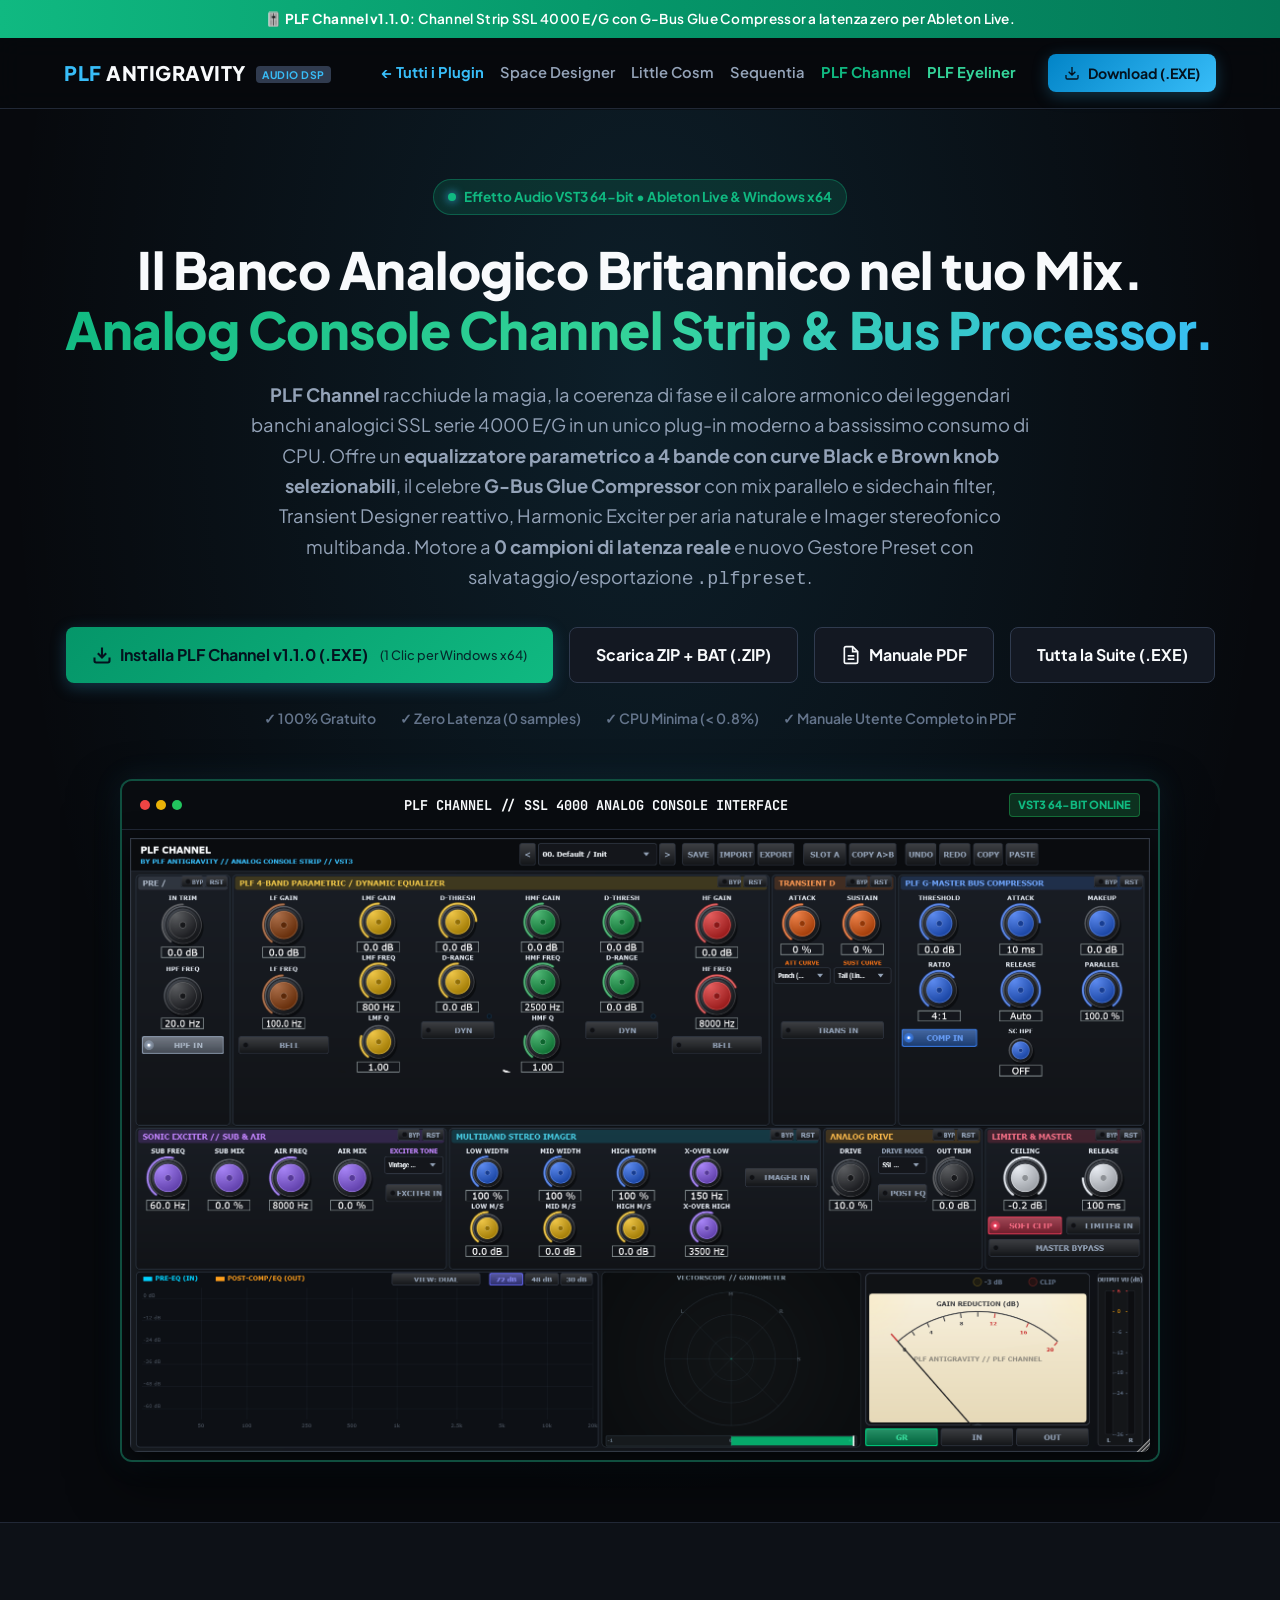
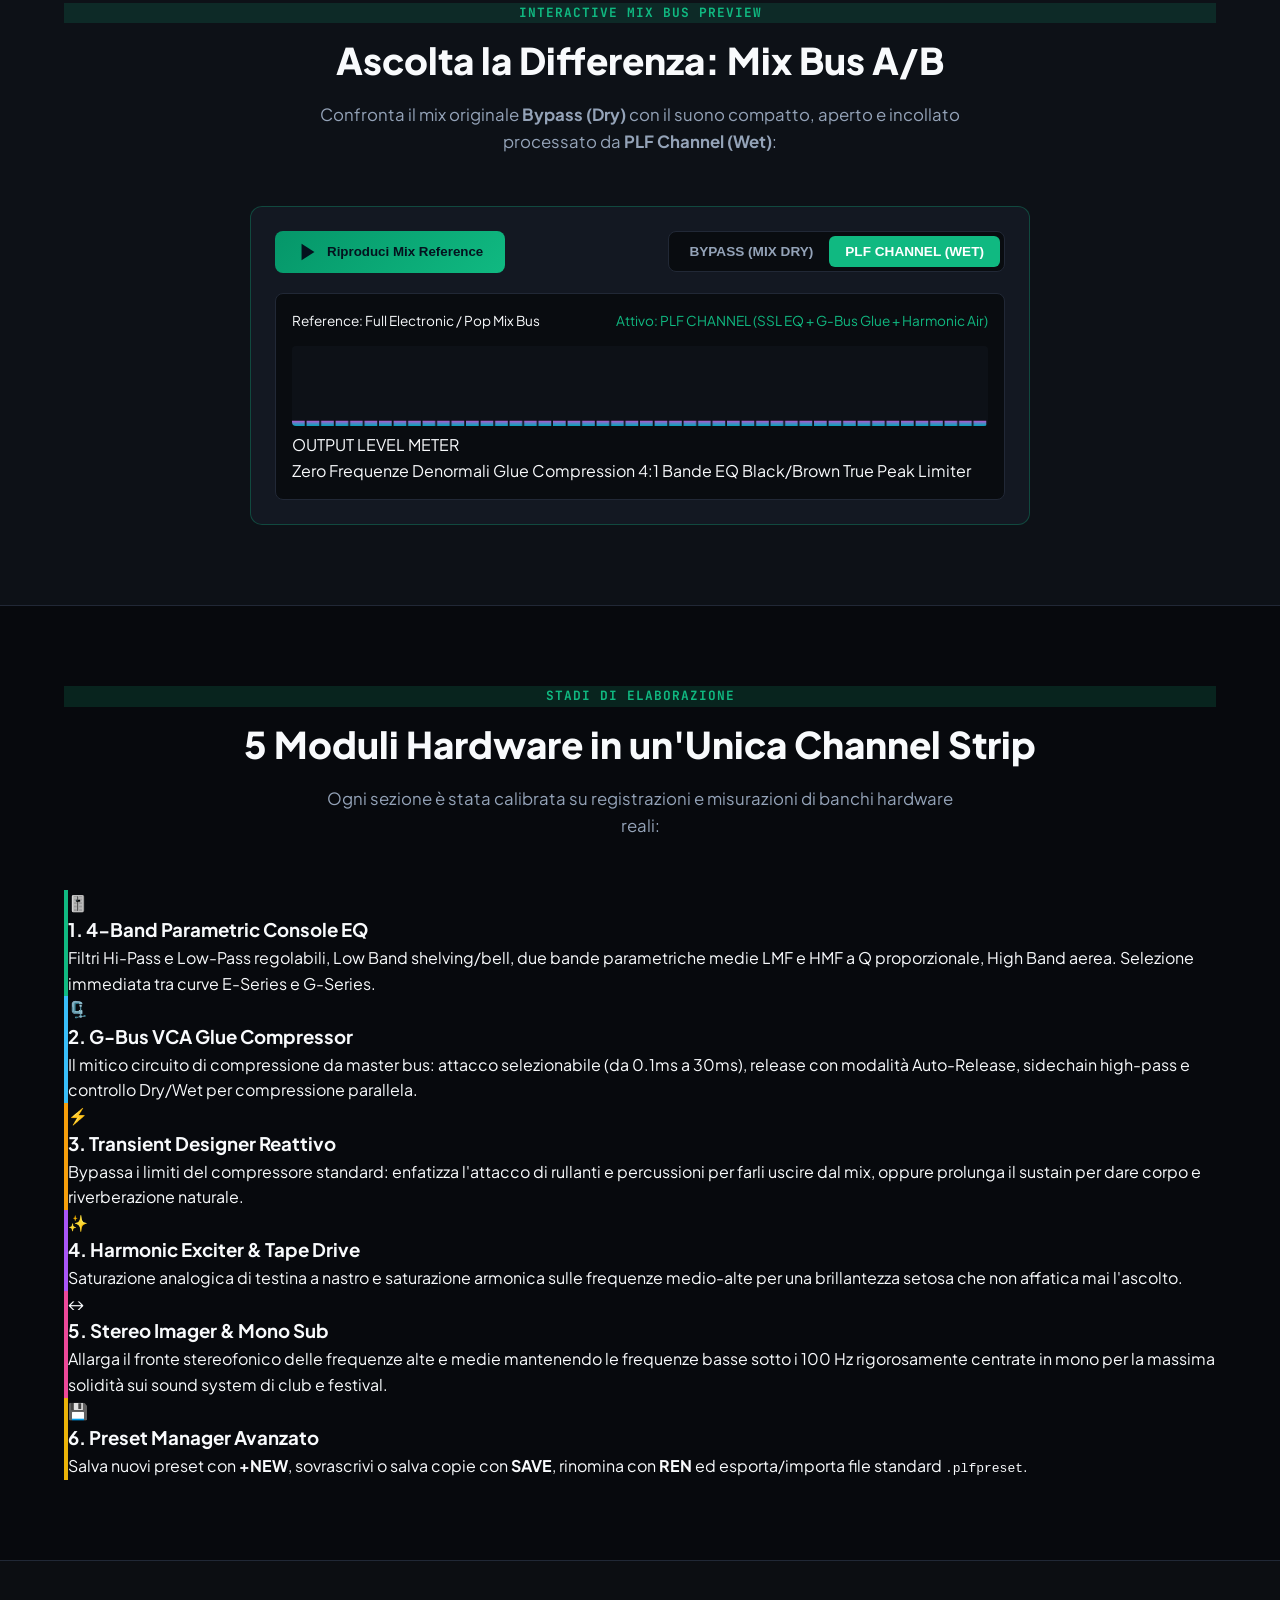
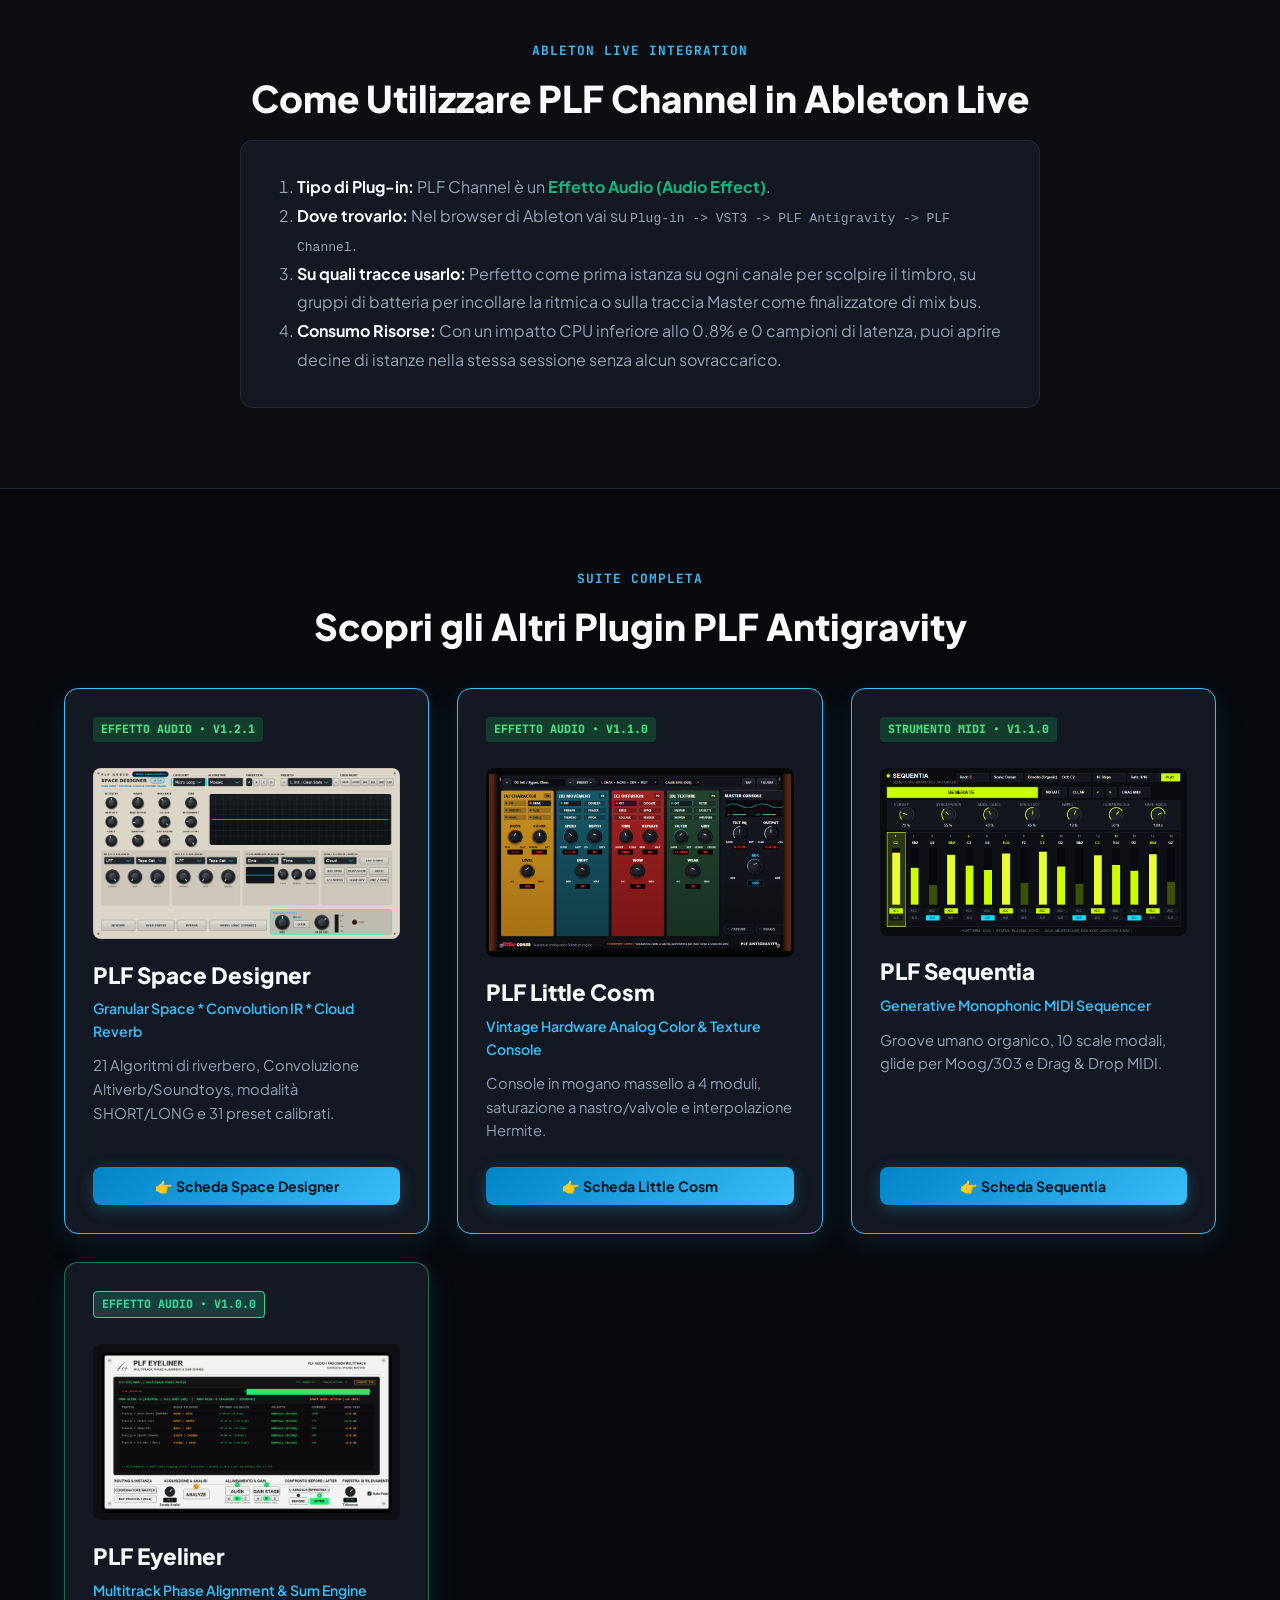
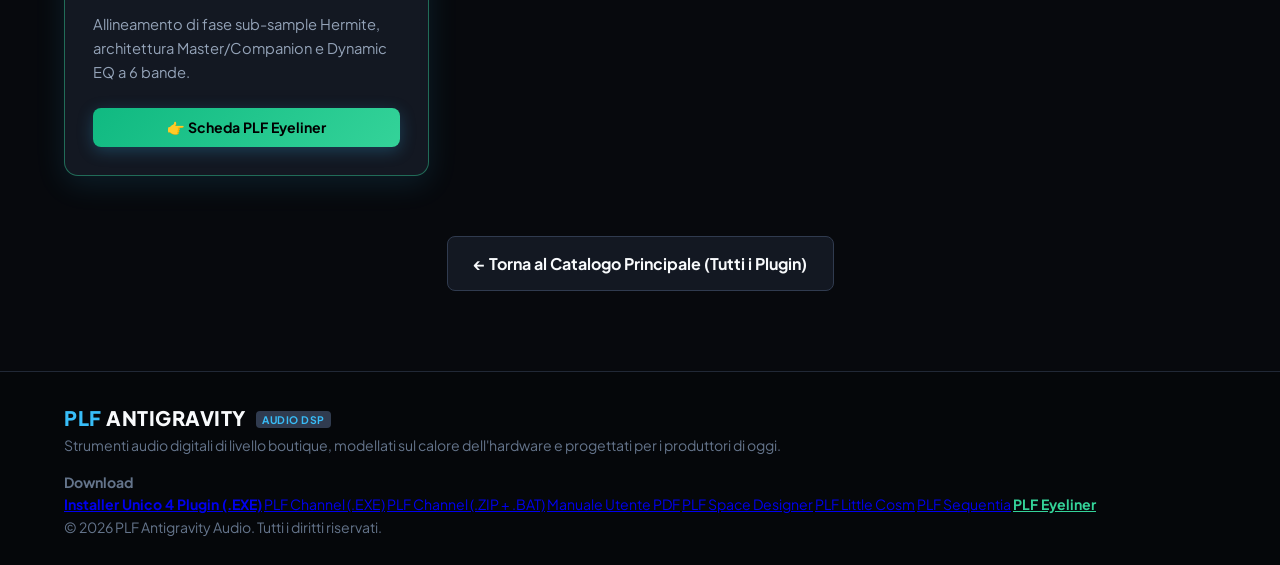
==== commit 186b9f4c: "Add PLF Eyeliner v1.0.0 to 5-plugin Suite Hub, update dedicated pages, and package complete suite zi" ====
--- a/channel.html
+++ b/channel.html
@@ -31,6 +31,7 @@
         <a href="little-cosm.html">Little Cosm</a>
         <a href="sequentia.html">Sequentia</a>
         <a href="channel.html" style="color: #10b981; font-weight: 700;">PLF Channel</a>
+        <a href="eyeliner.html" style="color: #34d399; font-weight: 700;">PLF Eyeliner</a>
       </nav>
       <div class="nav-cta">
         <a href="INSTALLA_PLF_Channel.exe" class="btn btn-primary btn-sm" download>
@@ -246,6 +247,14 @@
           <p class="product-desc">Groove umano organico, 10 scale modali, glide per Moog/303 e Drag &amp; Drop MIDI.</p>
           <a href="sequentia.html" class="btn btn-primary btn-sm">👉 Scheda Sequentia</a>
         </div>
+        <div class="catalog-card active-product" style="border: 1px solid rgba(52, 211, 153, 0.45);">
+          <div class="product-status available" style="background: rgba(52, 211, 153, 0.2); color: #34d399; border: 1px solid #34d399;">EFFETTO AUDIO • V1.0.0</div>
+          <a href="eyeliner.html"><img src="plf_eyeliner_gui.png" alt="PLF Eyeliner" style="width: 100%; border-radius: 8px; margin: 12px 0;"></a>
+          <h3>PLF Eyeliner</h3>
+          <p class="product-type">Multitrack Phase Alignment &amp; Sum Engine</p>
+          <p class="product-desc">Allineamento di fase sub-sample Hermite, architettura Master/Companion e Dynamic EQ a 6 bande.</p>
+          <a href="eyeliner.html" class="btn btn-primary btn-sm" style="background: linear-gradient(135deg, #10b981, #34d399); color: #000;">👉 Scheda PLF Eyeliner</a>
+        </div>
       </div>
       <div style="text-align: center; margin-top: 35px;">
         <a href="index.html" class="btn btn-secondary btn-lg">← Torna al Catalogo Principale (Tutti i Plugin)</a>
@@ -271,6 +280,7 @@
         <a href="space-designer.html">PLF Space Designer</a>
         <a href="little-cosm.html">PLF Little Cosm</a>
         <a href="sequentia.html">PLF Sequentia</a>
+        <a href="eyeliner.html" style="color:#34d399; font-weight:700;">PLF Eyeliner</a>
       </div>
     </div>
     <div class="container copyright">
--- a/style.css
+++ b/style.css
@@ -75,6 +75,9 @@
   font-weight: 800;
   letter-spacing: 0.5px;
   color: var(--text-main);
+  white-space: nowrap;
+  flex-shrink: 0;
+  margin-right: 20px;
 }
 
 .logo-accent {
@@ -94,7 +97,9 @@
 
 .nav-links {
   display: flex;
-  gap: 28px;
+  gap: 16px;
+  align-items: center;
+  flex-wrap: wrap;
 }
 
 .nav-links a {
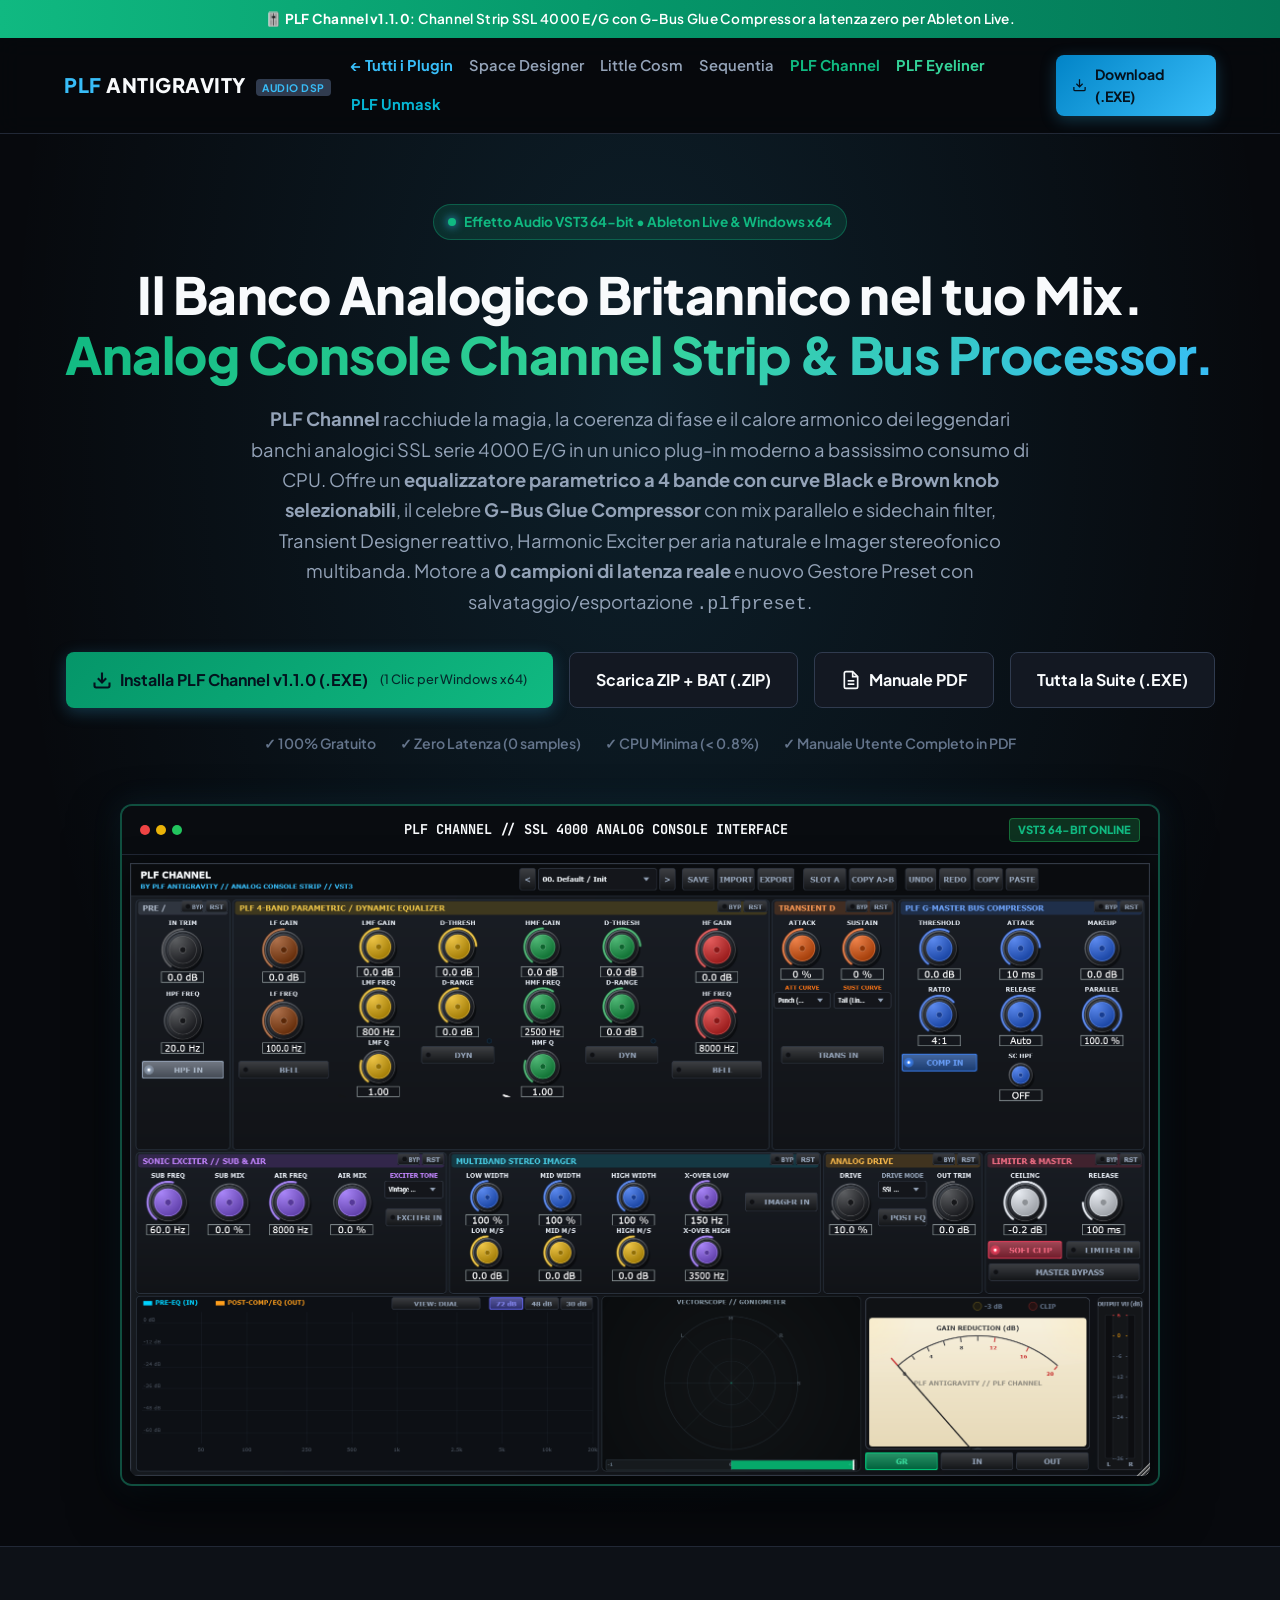
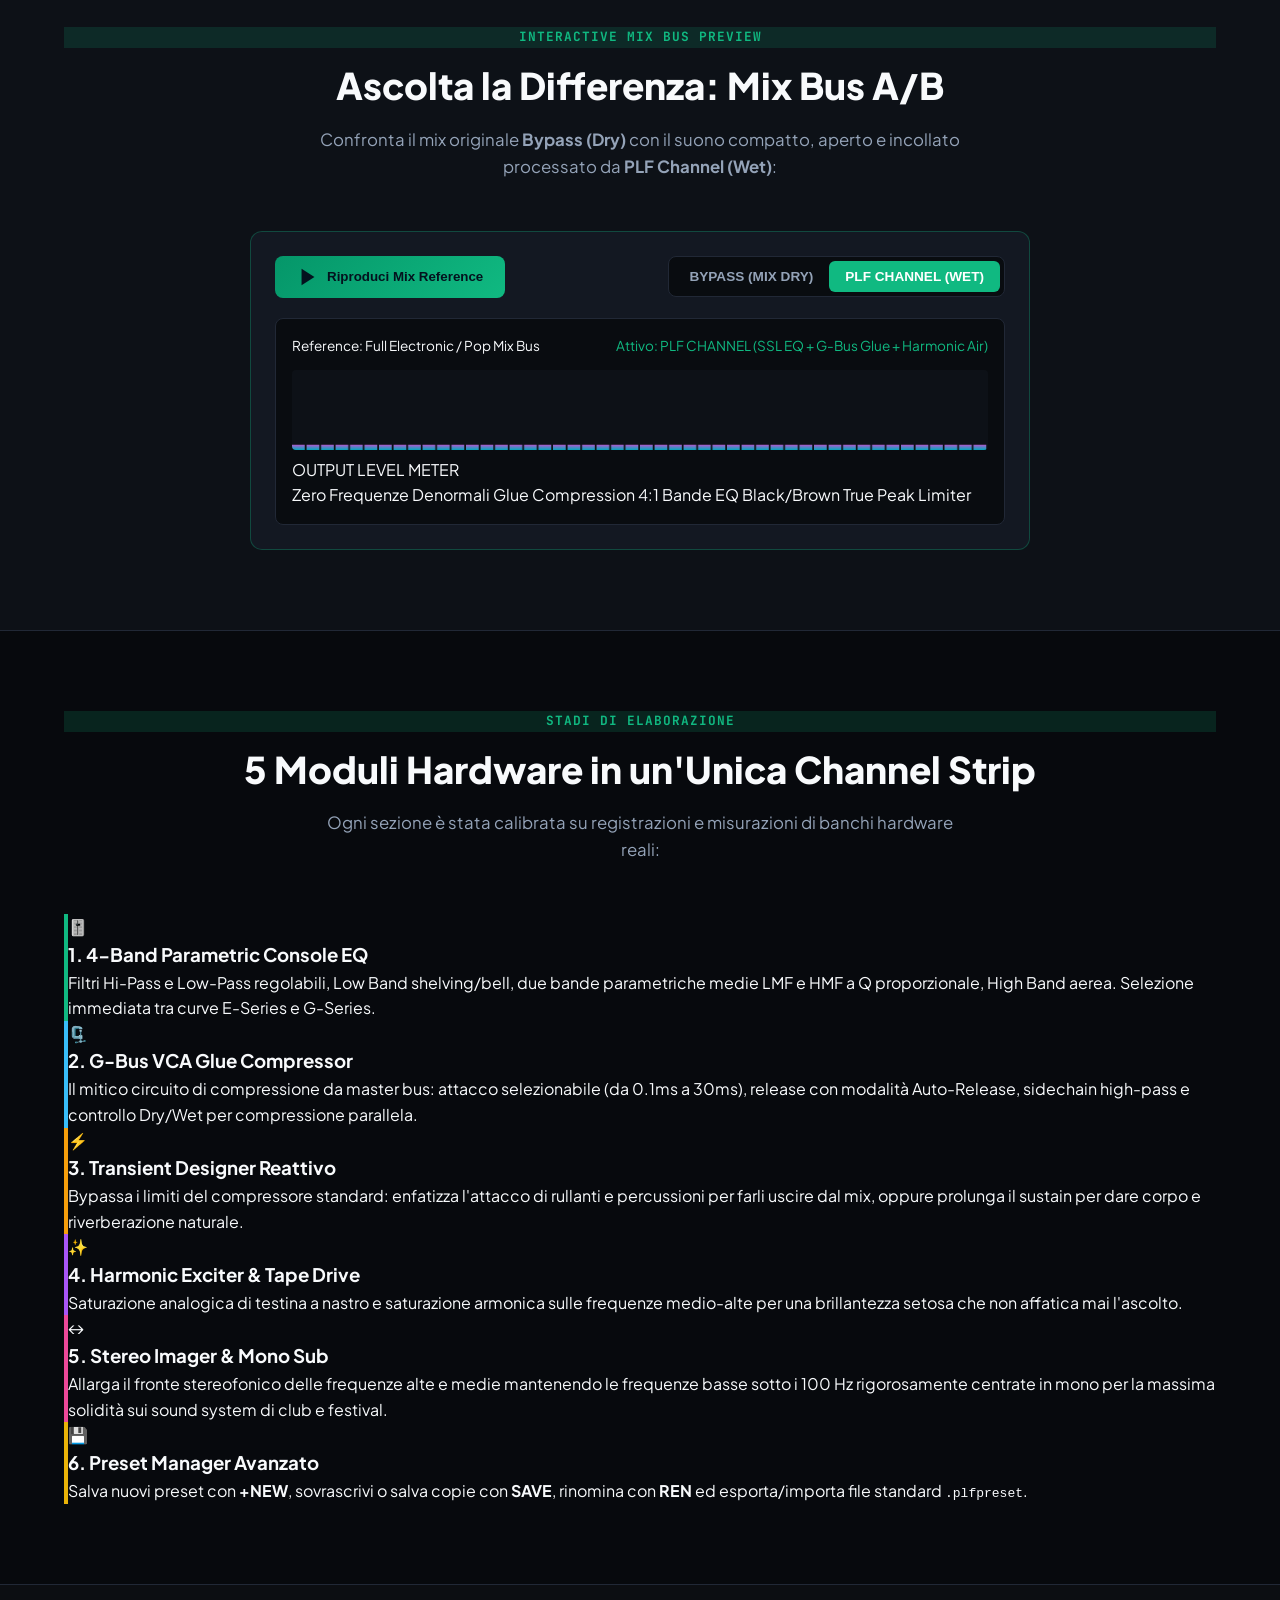
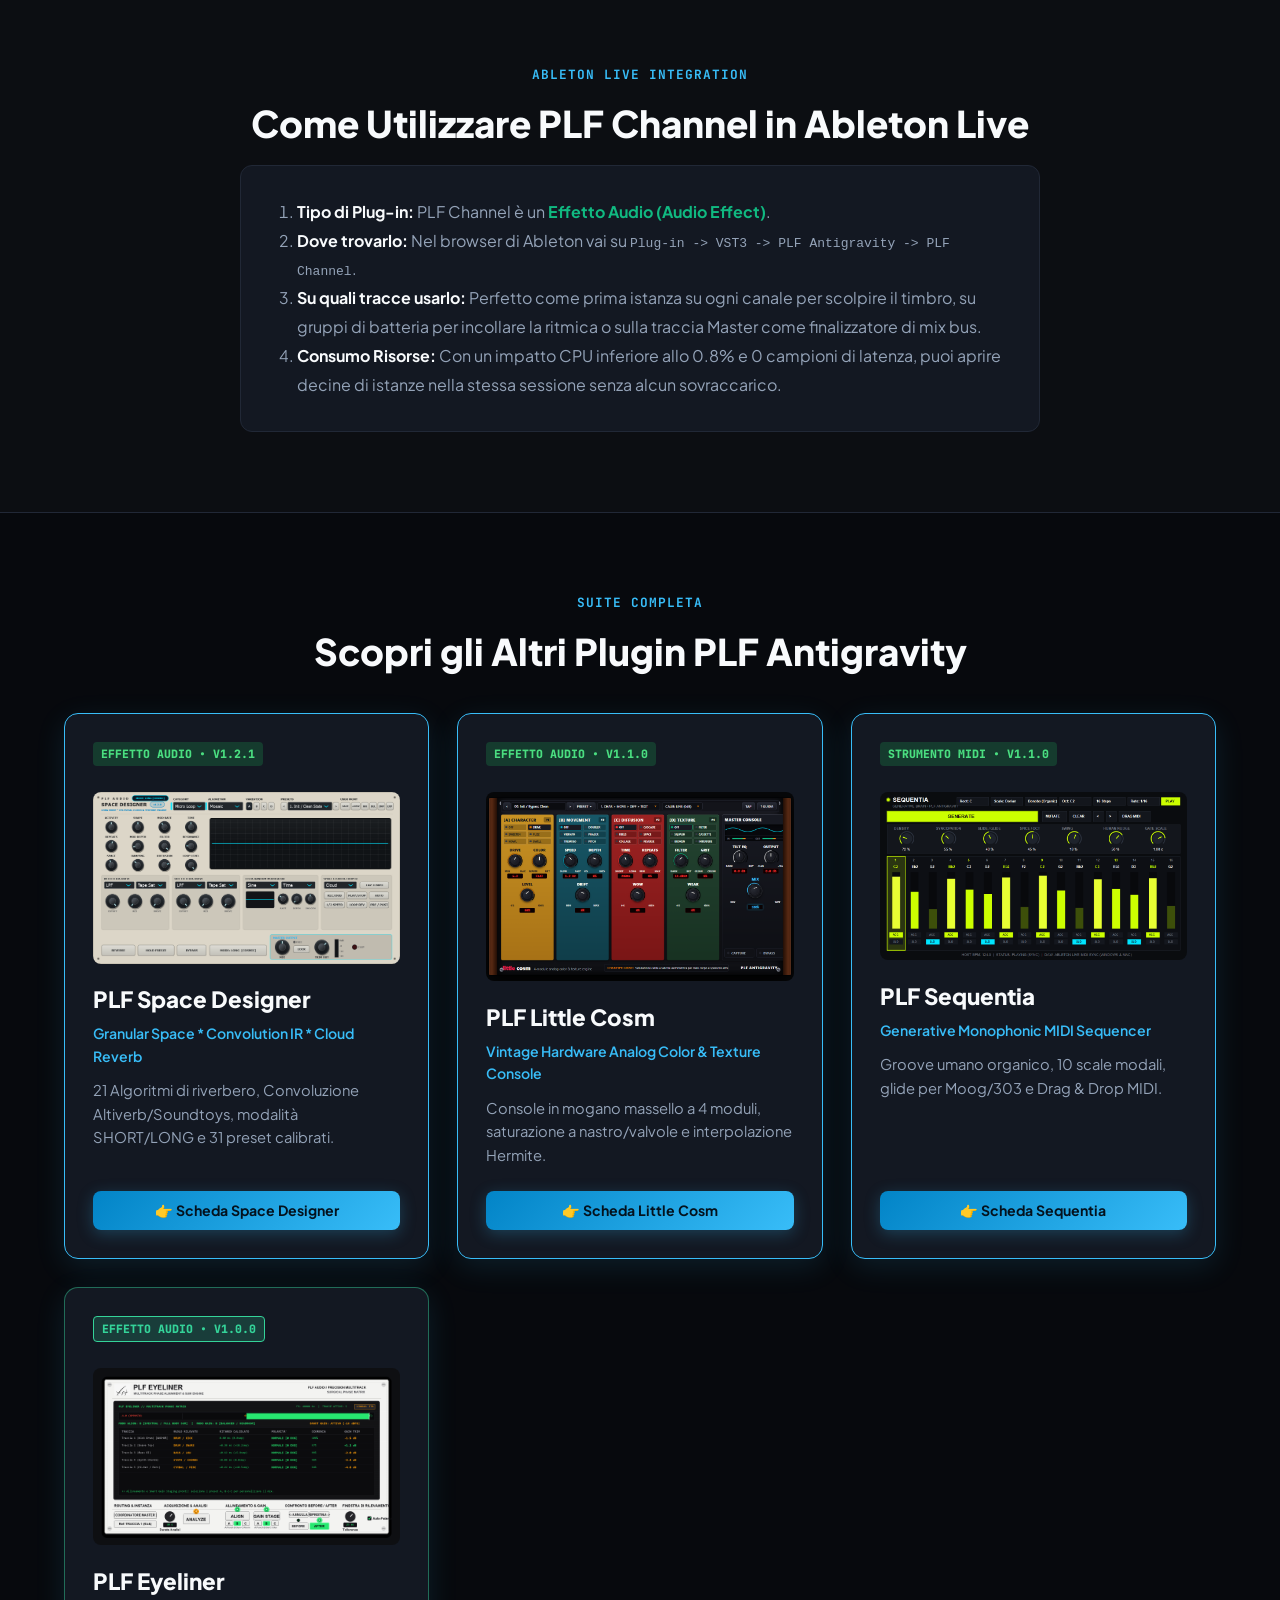
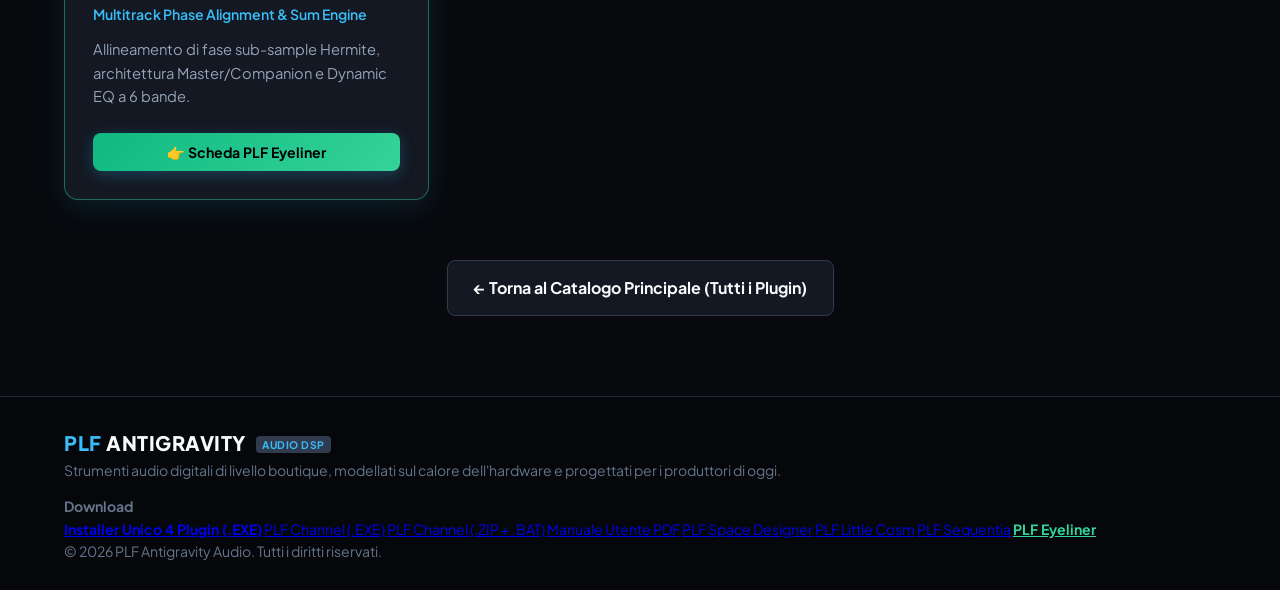
==== commit e75e5b32: "Add PLF Unmask v1.0.0 to PLF Antigravity Web Store and Complete Suite (6 Plugins)" ====
--- a/channel.html
+++ b/channel.html
@@ -32,6 +32,7 @@
         <a href="sequentia.html">Sequentia</a>
         <a href="channel.html" style="color: #10b981; font-weight: 700;">PLF Channel</a>
         <a href="eyeliner.html" style="color: #34d399; font-weight: 700;">PLF Eyeliner</a>
+        <a href="unmask.html" style="color: #06b6d4; font-weight: 700;">PLF Unmask</a>
       </nav>
       <div class="nav-cta">
         <a href="INSTALLA_PLF_Channel.exe" class="btn btn-primary btn-sm" download>
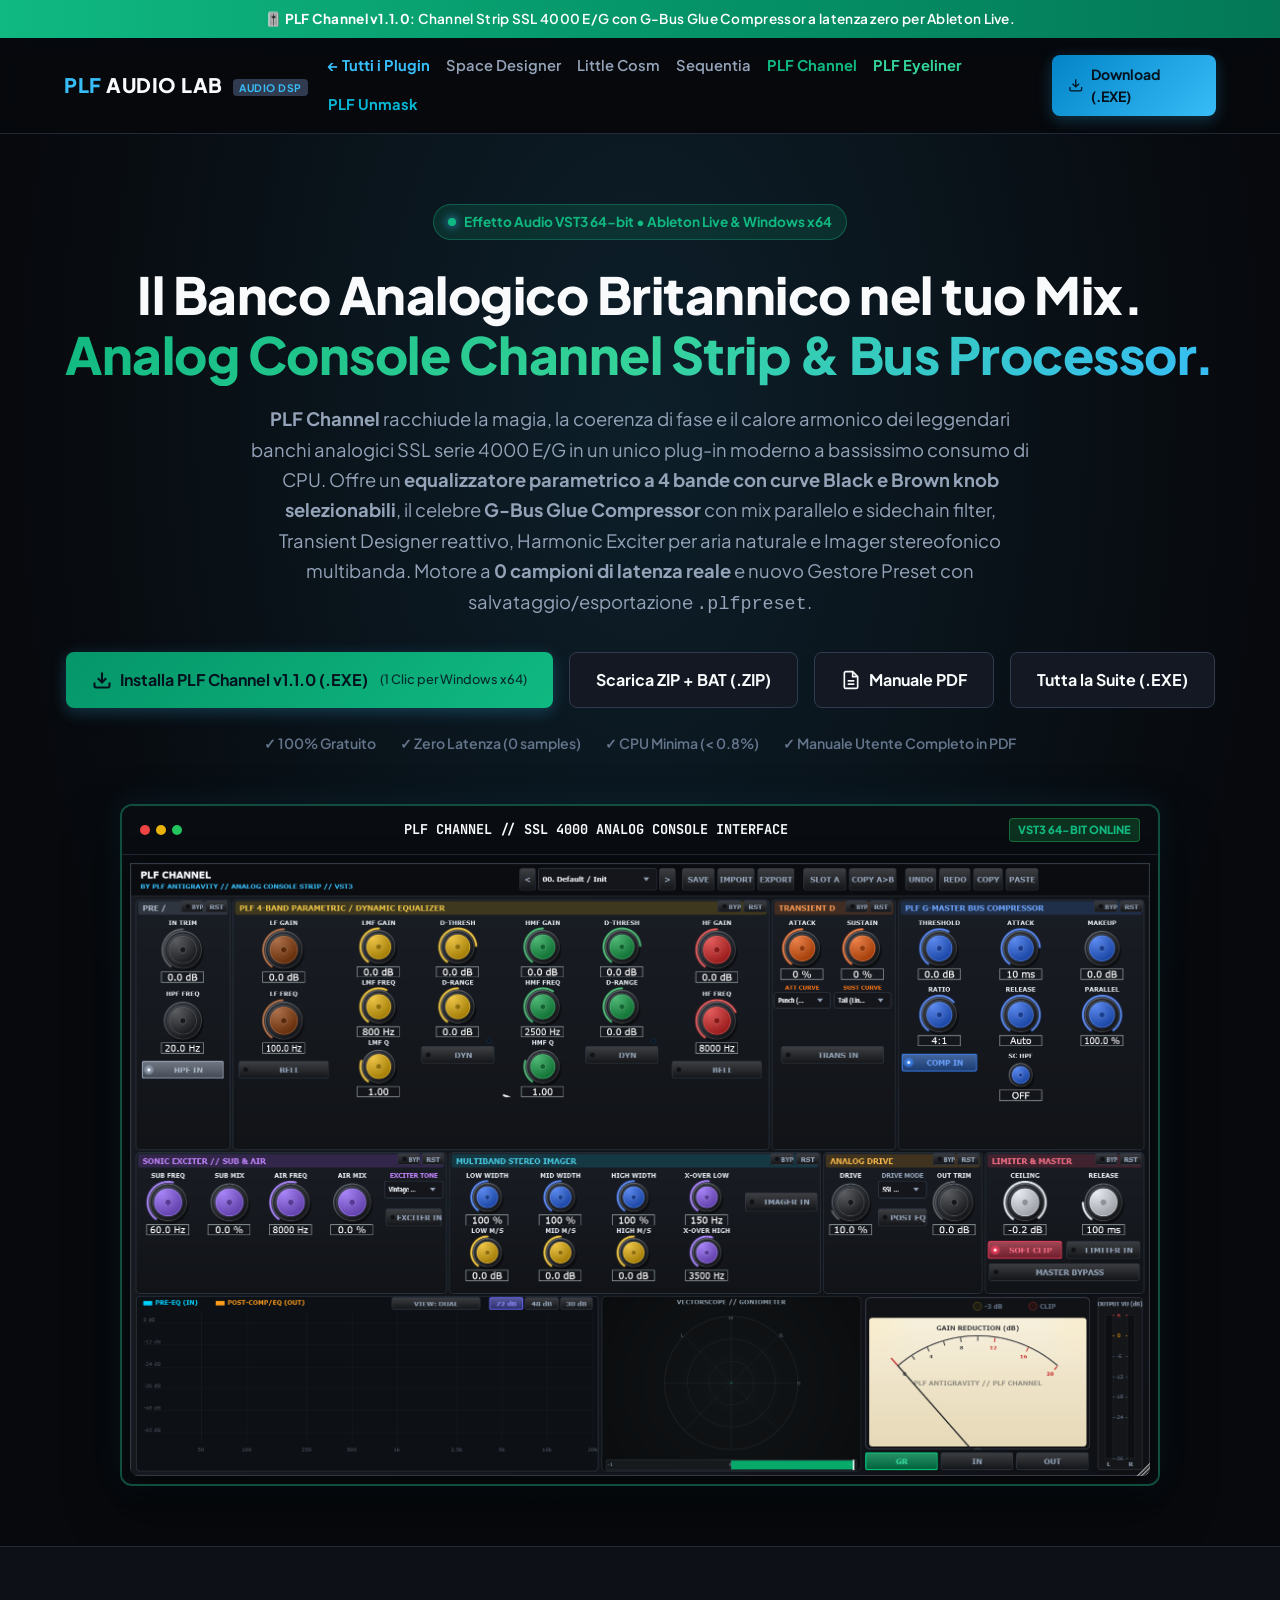
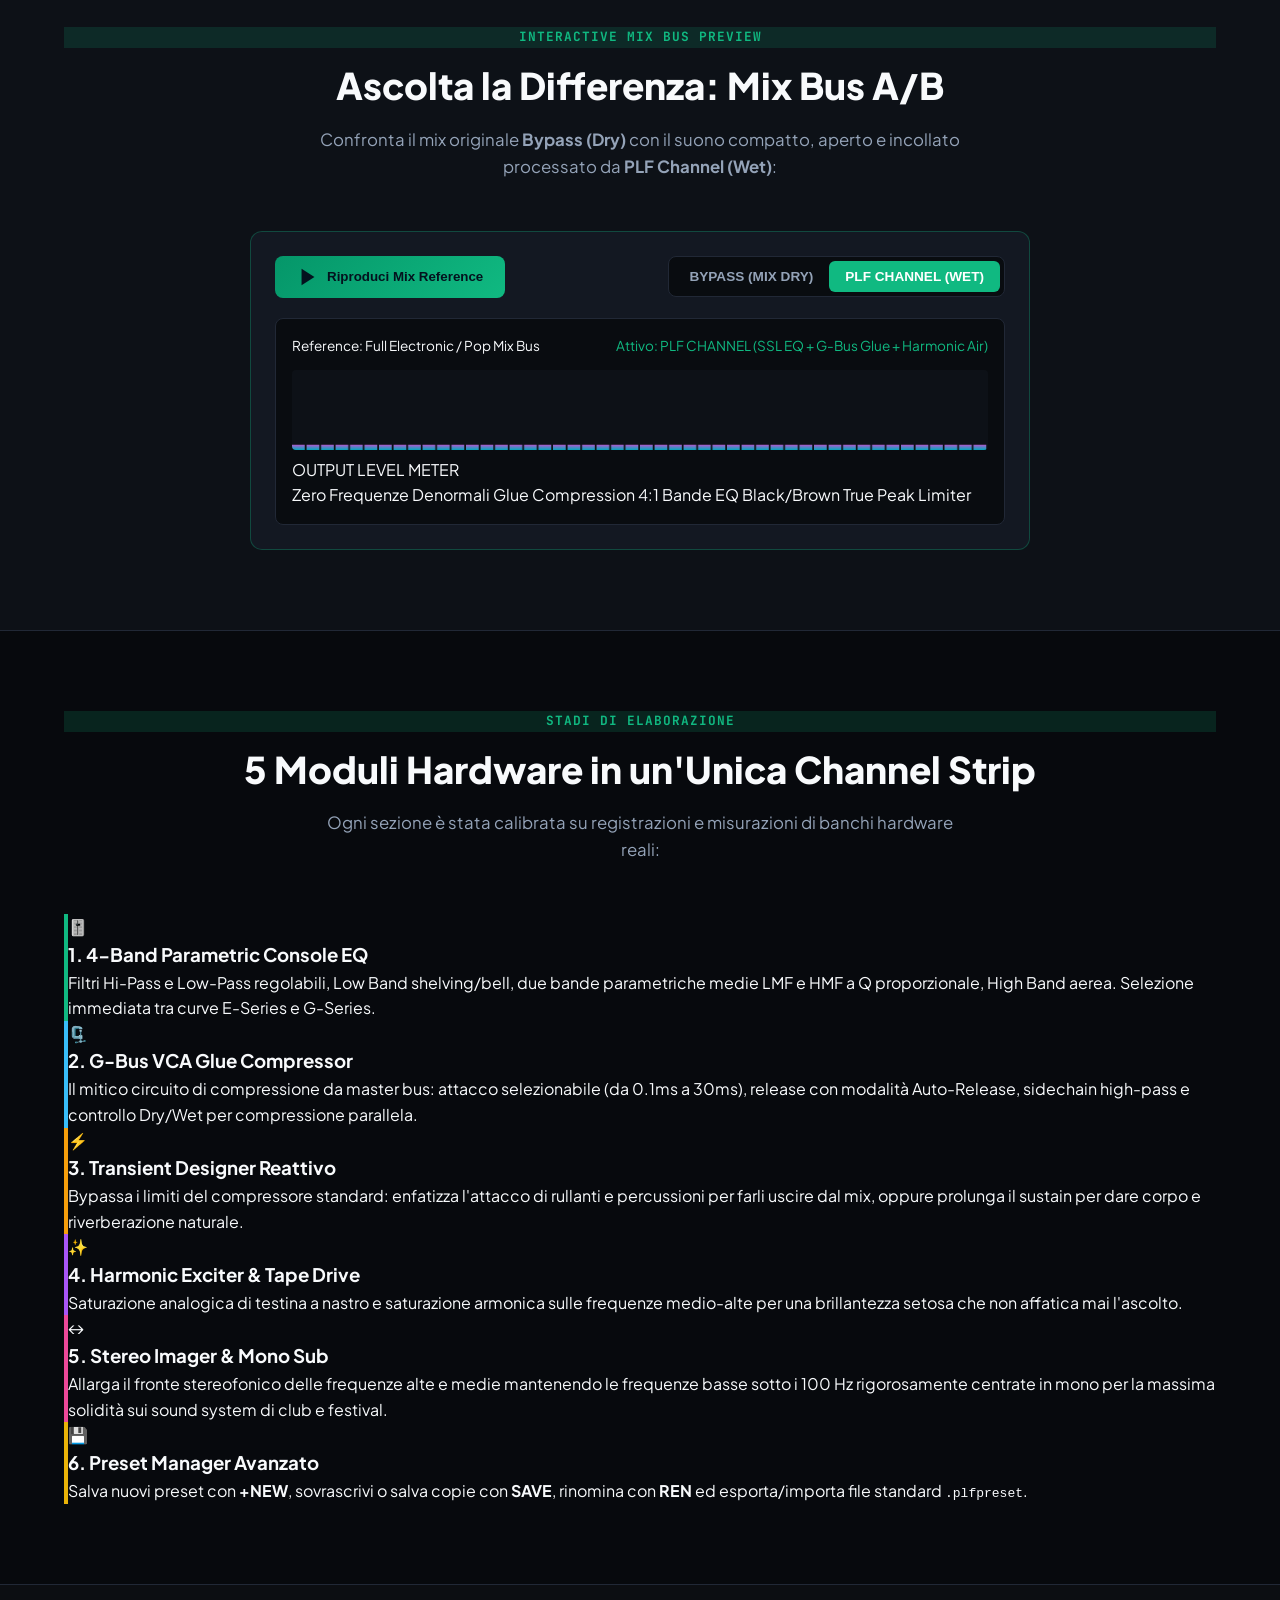
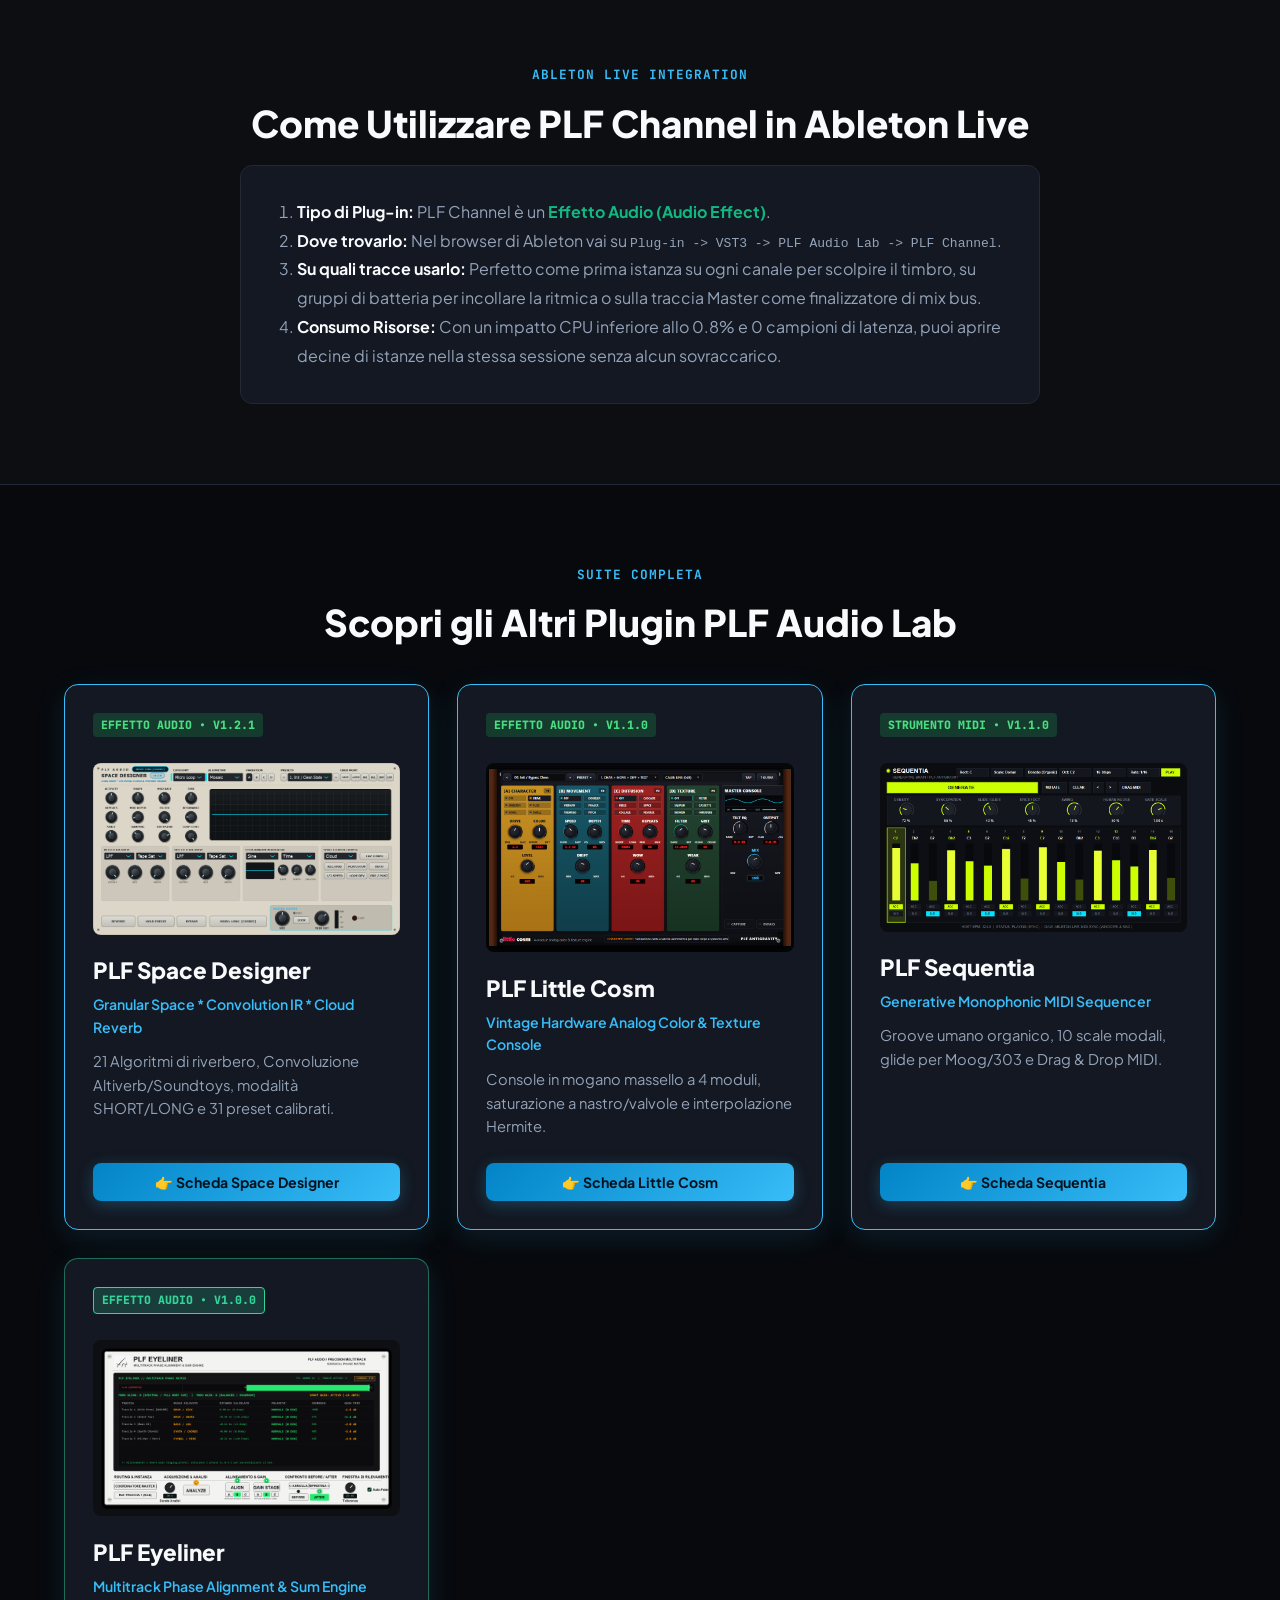
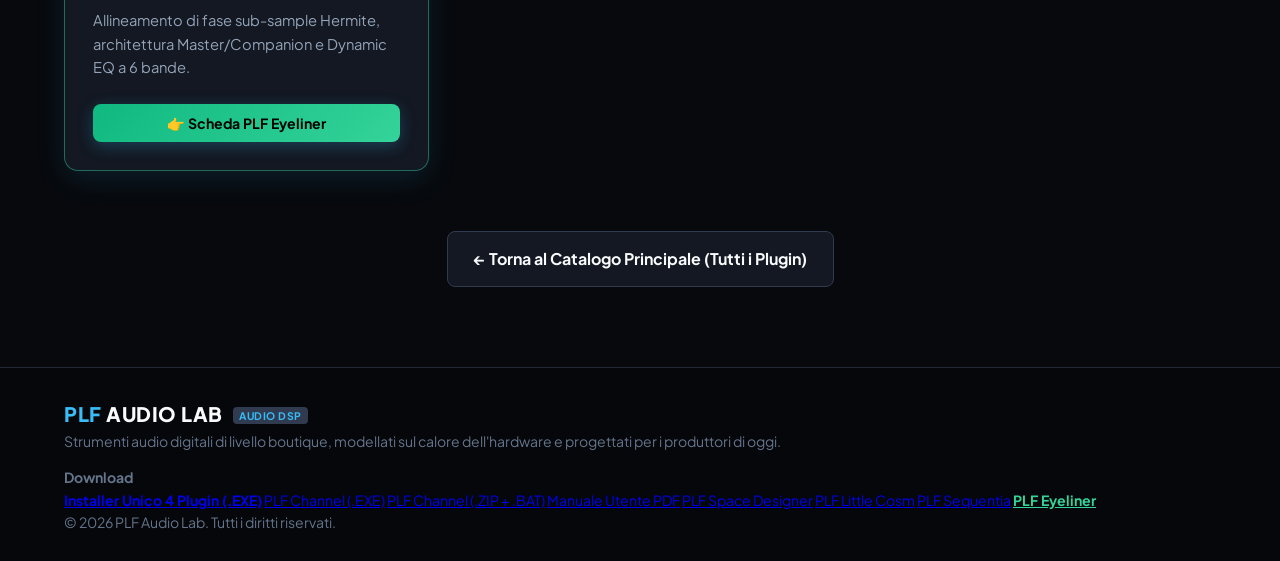
==== commit 28d7b40e: "Rebrand all PLF plugins, installers, web store, and local paths to PLF Audio Lab" ====
--- a/channel.html
+++ b/channel.html
@@ -1,4 +1,4 @@
-<!DOCTYPE html>
+﻿<!DOCTYPE html>
 <html lang="it">
 <head>
   <meta charset="UTF-8">
@@ -22,7 +22,7 @@
     <div class="container nav-content">
       <div class="logo">
         <a href="index.html" style="color: inherit; text-decoration: none;">
-          <span class="logo-accent">PLF</span> ANTIGRAVITY <span class="badge-tag">AUDIO DSP</span>
+          <span class="logo-accent">PLF</span> AUDIO LAB <span class="badge-tag">AUDIO DSP</span>
         </a>
       </div>
       <nav class="nav-links">
@@ -62,14 +62,14 @@
           <svg width="20" height="20" viewBox="0 0 24 24" fill="none" stroke="currentColor" stroke-width="2.5"><path d="M21 15v4a2 2 0 0 1-2 2H5a2 2 0 0 1-2-2v-4M7 10l5 5 5-5M12 15V3"/></svg>
           Installa PLF Channel v1.1.0 (.EXE) <span class="btn-subtext">(1 Clic per Windows x64)</span>
         </a>
-        <a href="PLF_Channel_vst3_PLF_Antigravity.zip" class="btn btn-secondary btn-lg" download>
+        <a href="PLF_Channel_vst3_PLF_Audio_Lab.zip" class="btn btn-secondary btn-lg" download>
           Scarica ZIP + BAT (.ZIP)
         </a>
         <a href="Manuale_Utente_PLF_Channel.pdf" class="btn btn-secondary btn-lg" target="_blank">
           <svg width="20" height="20" viewBox="0 0 24 24" fill="none" stroke="currentColor" stroke-width="2"><path d="M14 2H6a2 2 0 0 0-2 2v16a2 2 0 0 0 2 2h12a2 2 0 0 0 2-2V8z"/><polyline points="14 2 14 8 20 8"/><line x1="16" y1="13" x2="8" y2="13"/><line x1="16" y1="17" x2="8" y2="17"/></svg>
           Manuale PDF
         </a>
-        <a href="PLF_Antigravity_VST3_Installer.exe" class="btn btn-secondary btn-lg" download>
+        <a href="PLF_Audio_Lab_VST3_Installer.exe" class="btn btn-secondary btn-lg" download>
           Tutta la Suite (.EXE)
         </a>
       </div>
@@ -210,7 +210,7 @@
       <div style="max-width: 800px; margin: 0 auto; background: var(--bg-card); padding: 32px; border-radius: 12px; border: 1px solid var(--border-color);">
         <ol style="padding-left: 24px; line-height: 1.8; color: var(--text-muted);">
           <li><strong style="color: var(--text-main);">Tipo di Plug-in:</strong> PLF Channel è un <strong style="color: #10b981;">Effetto Audio (Audio Effect)</strong>.</li>
-          <li><strong style="color: var(--text-main);">Dove trovarlo:</strong> Nel browser di Ableton vai su <code>Plug-in -&gt; VST3 -&gt; PLF Antigravity -&gt; PLF Channel</code>.</li>
+          <li><strong style="color: var(--text-main);">Dove trovarlo:</strong> Nel browser di Ableton vai su <code>Plug-in -&gt; VST3 -&gt; PLF Audio Lab -&gt; PLF Channel</code>.</li>
           <li><strong style="color: var(--text-main);">Su quali tracce usarlo:</strong> Perfetto come prima istanza su ogni canale per scolpire il timbro, su gruppi di batteria per incollare la ritmica o sulla traccia Master come finalizzatore di mix bus.</li>
           <li><strong style="color: var(--text-main);">Consumo Risorse:</strong> Con un impatto CPU inferiore allo 0.8% e 0 campioni di latenza, puoi aprire decine di istanze nella stessa sessione senza alcun sovraccarico.</li>
         </ol>
@@ -222,7 +222,7 @@
   <section class="section catalog-section">
     <div class="container">
       <div class="section-badge">SUITE COMPLETA</div>
-      <h2 class="section-title">Scopri gli Altri Plugin PLF Antigravity</h2>
+      <h2 class="section-title">Scopri gli Altri Plugin PLF Audio Lab</h2>
       <div class="catalog-grid">
         <div class="catalog-card active-product">
           <div class="product-status available">EFFETTO AUDIO • V1.2.1</div>
@@ -268,15 +268,15 @@
     <div class="container footer-content">
       <div class="footer-brand">
         <div class="logo">
-          <span class="logo-accent">PLF</span> ANTIGRAVITY <span class="badge-tag">AUDIO DSP</span>
+          <span class="logo-accent">PLF</span> AUDIO LAB <span class="badge-tag">AUDIO DSP</span>
         </div>
         <p>Strumenti audio digitali di livello boutique, modellati sul calore dell'hardware e progettati per i produttori di oggi.</p>
       </div>
       <div class="footer-links">
         <h4>Download</h4>
-        <a href="PLF_Antigravity_VST3_Installer.exe" download><strong>Installer Unico 4 Plugin (.EXE)</strong></a>
+        <a href="PLF_Audio_Lab_VST3_Installer.exe" download><strong>Installer Unico 4 Plugin (.EXE)</strong></a>
         <a href="INSTALLA_PLF_Channel.exe" download>PLF Channel (.EXE)</a>
-        <a href="PLF_Channel_vst3_PLF_Antigravity.zip" download>PLF Channel (.ZIP + .BAT)</a>
+        <a href="PLF_Channel_vst3_PLF_Audio_Lab.zip" download>PLF Channel (.ZIP + .BAT)</a>
         <a href="Manuale_Utente_PLF_Channel.pdf" target="_blank">Manuale Utente PDF</a>
         <a href="space-designer.html">PLF Space Designer</a>
         <a href="little-cosm.html">PLF Little Cosm</a>
@@ -285,7 +285,7 @@
       </div>
     </div>
     <div class="container copyright">
-      <p>© 2026 PLF Antigravity Audio. Tutti i diritti riservati.</p>
+      <p>© 2026 PLF Audio Lab. Tutti i diritti riservati.</p>
     </div>
   </footer>
 
